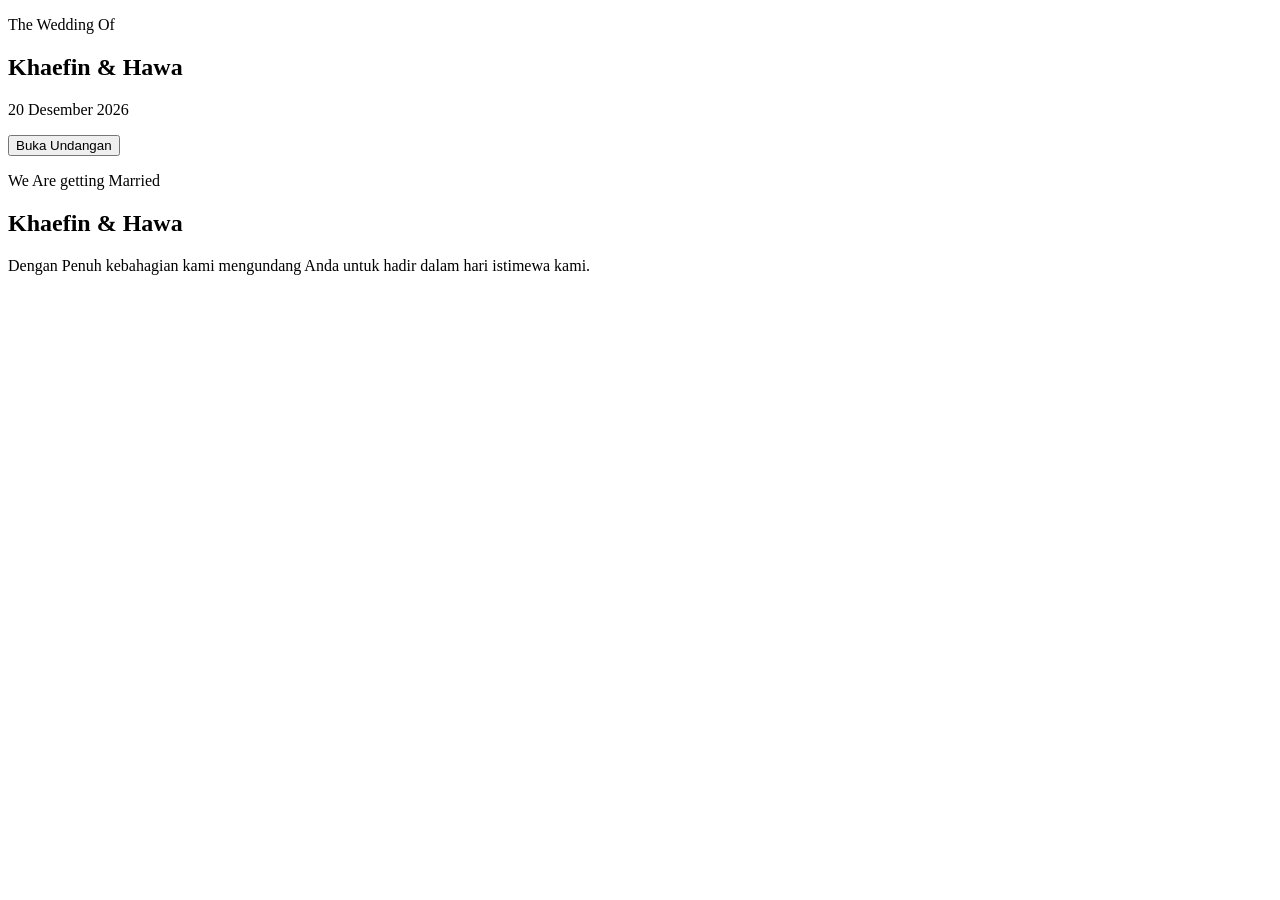
==== frontend/index.html @ 2d268644 "Add Initial HTML structure" ====
<!DOCTYPE html>
<html lang="en">
<head>
    <meta charset="UTF-8">
    <meta name="viewport" content="width=device-width, initial-scale=1.0">
    <title>Wedding Invitation</title>
</head>
<body>
    <main>
        <!-- Opening -->
         <section>
            <p>The Wedding Of</p>
            <h1>Khaefin & Hawa</h1>
            <p>20 Desember 2026</p>

            <button>Buka Undangan</button>
         </section>

         <!-- Hero -->
         <section>
            <p>We Are getting Married</p>
            <h2>Khaefin & Hawa</h2>
            <p>
                Dengan Penuh kebahagian
                kami mengundang Anda untuk hadir
                dalam hari istimewa kami.
            </p>
         </section>



    </main>
</body>
</html>
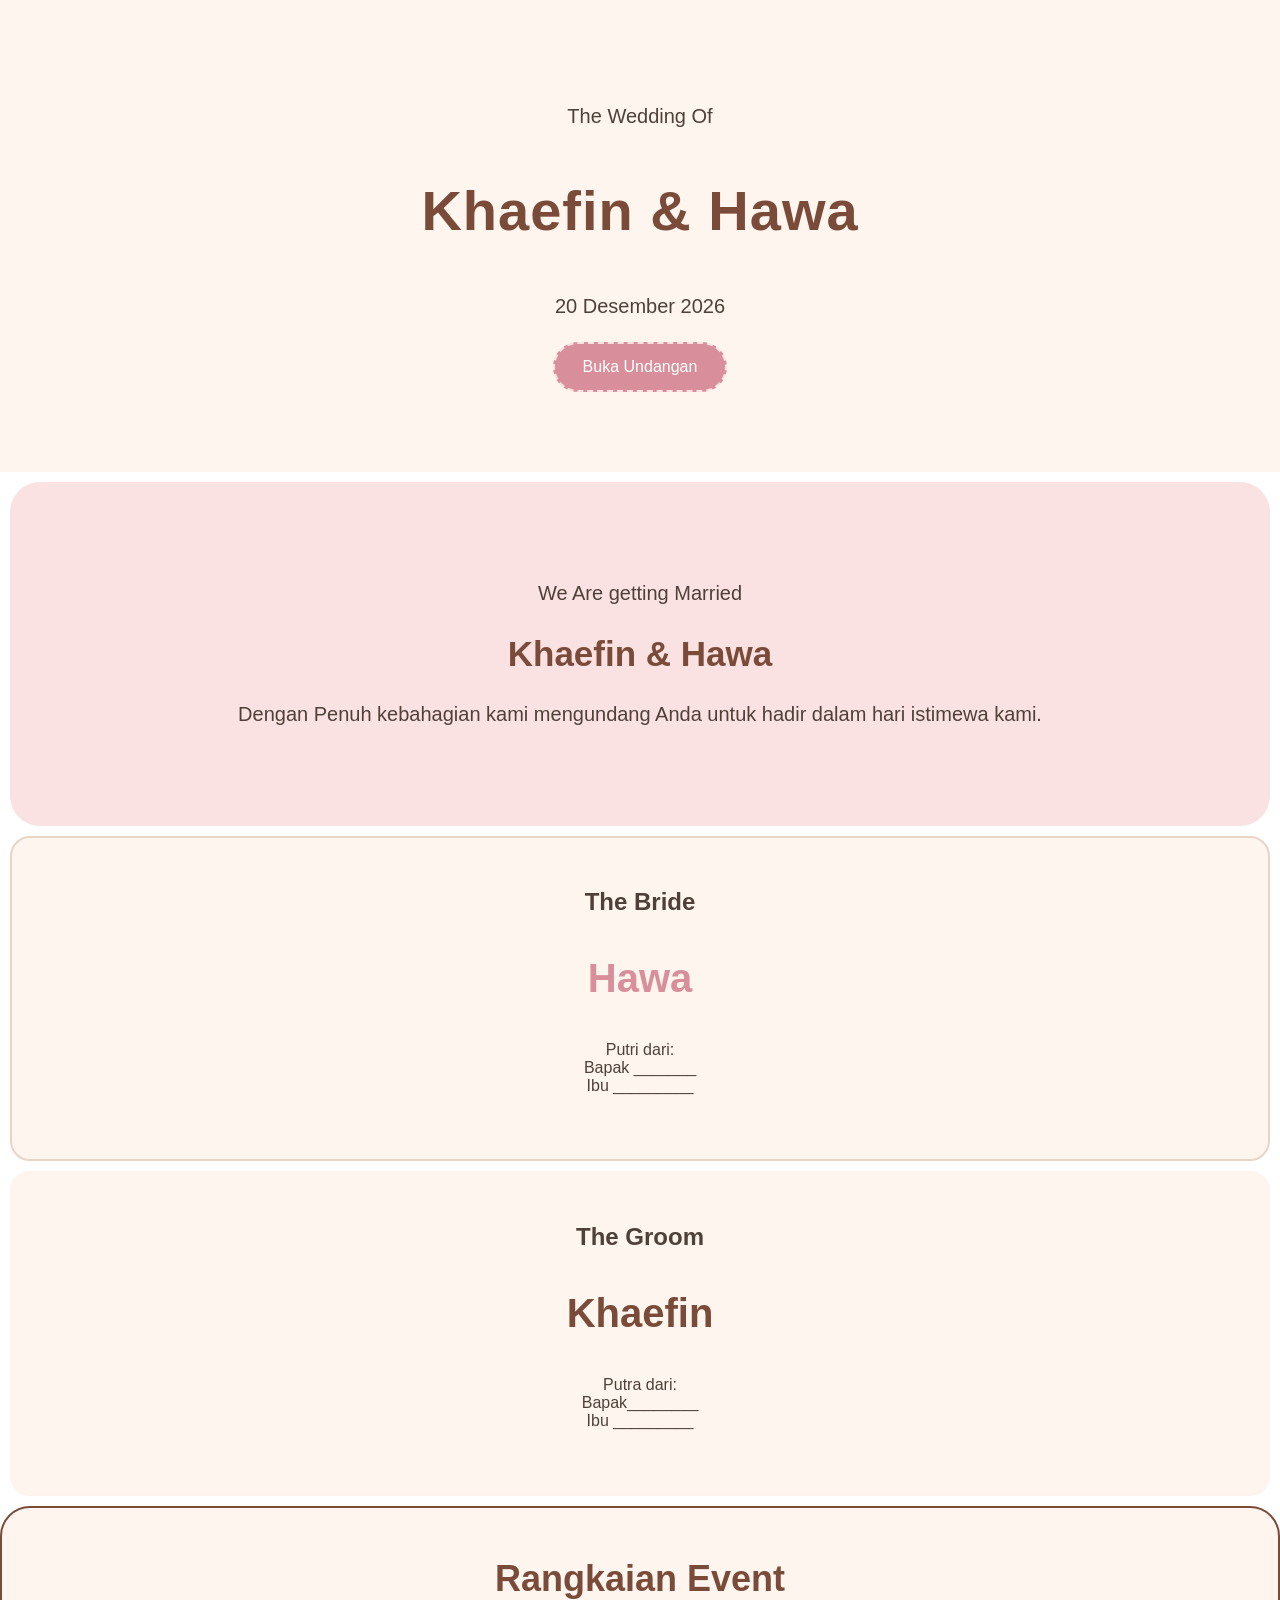
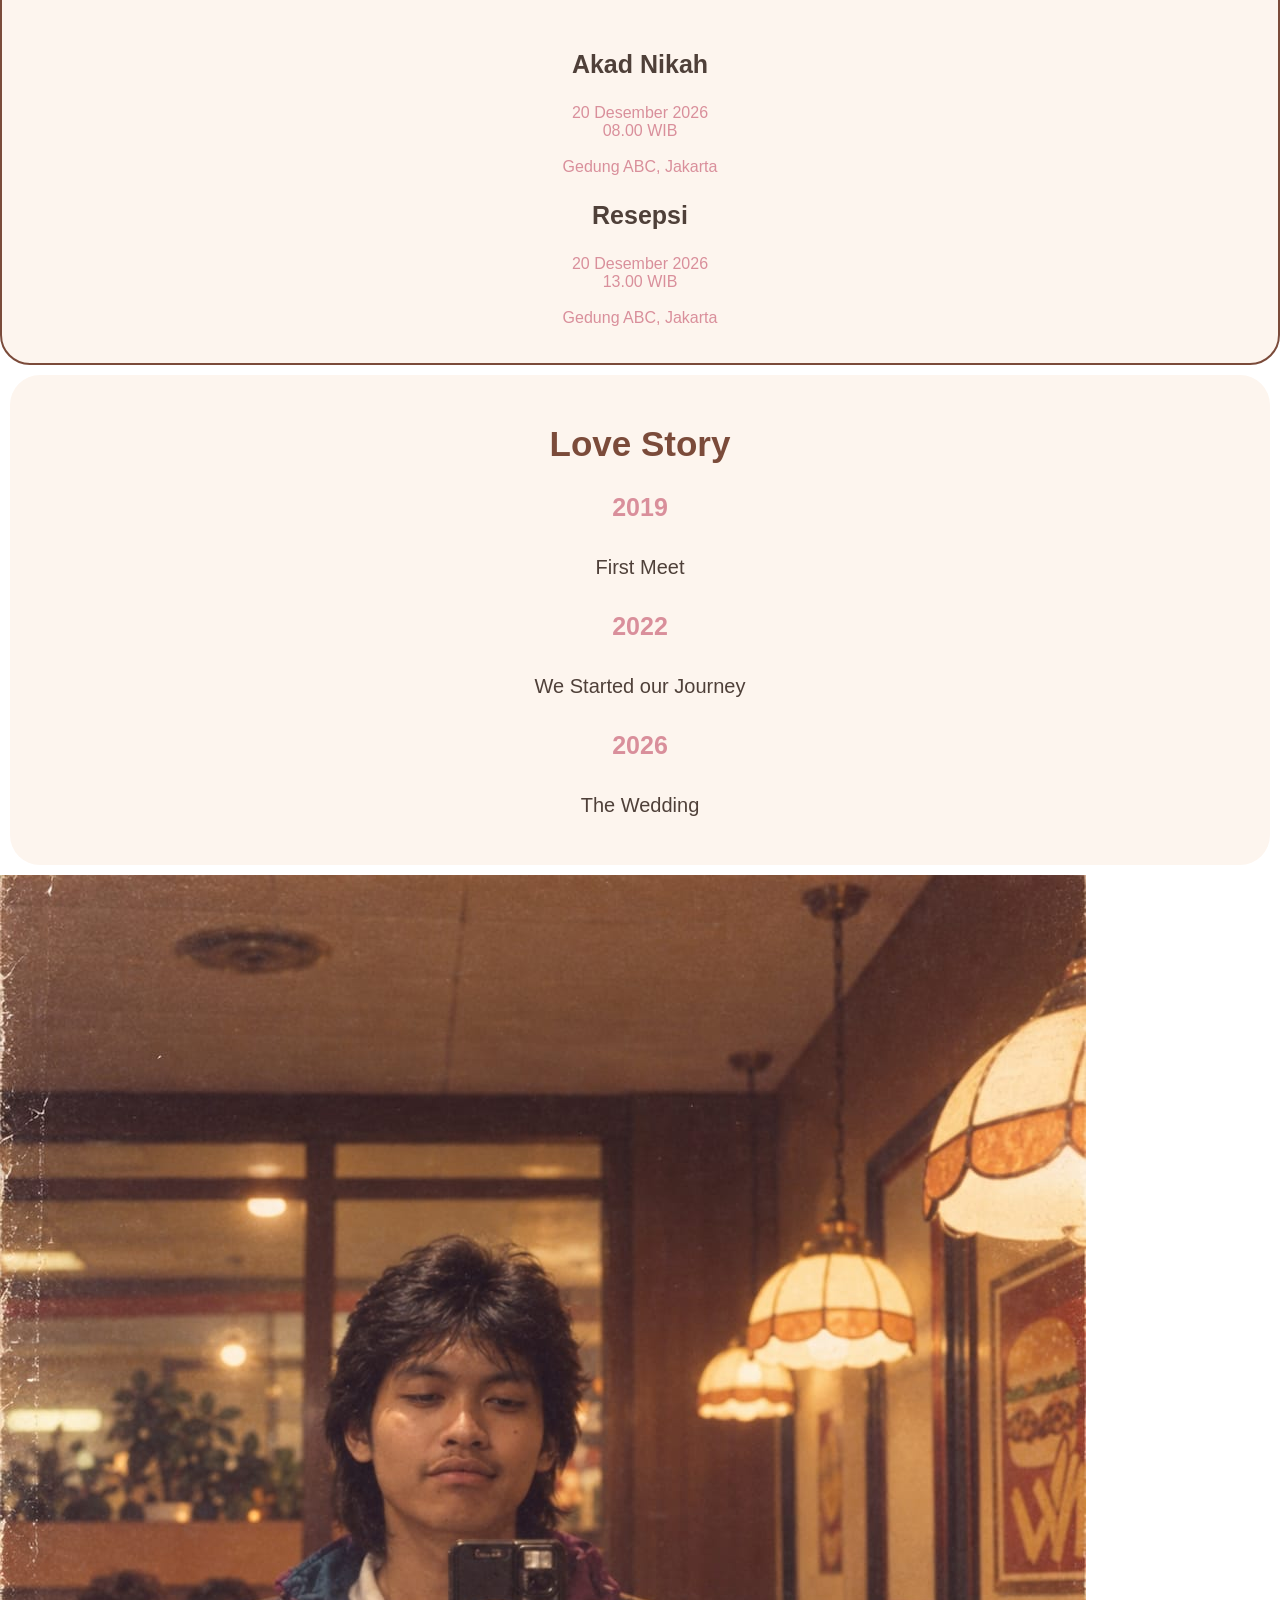
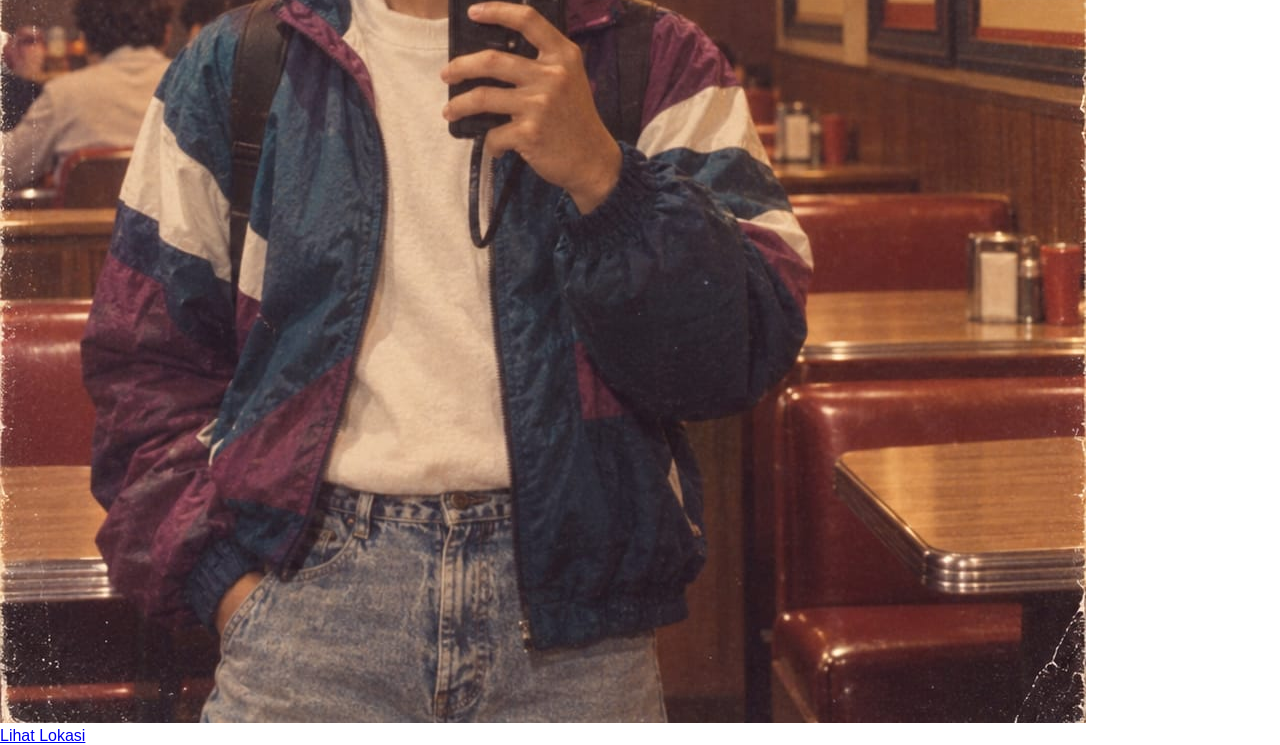
==== commit 801043e9: "Add wedding invitation styling" ====
--- a/frontend/index.html
+++ b/frontend/index.html
@@ -3,21 +3,22 @@
 <head>
     <meta charset="UTF-8">
     <meta name="viewport" content="width=device-width, initial-scale=1.0">
-    <title>Wedding Invitation</title>
+    <link rel="stylesheet" href="style.css">
+    <title>Latihan 1</title>
 </head>
 <body>
+    
     <main>
-        <!-- Opening -->
-         <section>
+         <!-- Opening -->
+         <section class="opening">
             <p>The Wedding Of</p>
             <h1>Khaefin & Hawa</h1>
             <p>20 Desember 2026</p>
-
             <button>Buka Undangan</button>
          </section>
 
          <!-- Hero -->
-         <section>
+         <section class="hero">
             <p>We Are getting Married</p>
             <h2>Khaefin & Hawa</h2>
             <p>
@@ -27,8 +28,83 @@
             </p>
          </section>
 
+         <!-- Wedding Event -->
+        <!-- Bride & Grom -->
+        <!-- Latihan 1 -->
+        <section class="bride">
+                <h2>The Bride</h2>
+                <h3>Hawa</h3>
+                <p>
+                    Putri dari:
+                    <br>
+                     Bapak _______
+                    <br>
+                    Ibu _________
+                </p>
+             <br>
+        </section>
 
+        <section class="groom">
+                <h2>The Groom</h2>
+                <h3>Khaefin</h3>
+                <!-- Hero -->
+                <p>
+                    Putra dari:
+                    <br>
+                     Bapak________
+                    <br>
+                    Ibu _________
+                </p>
+             <br>
+        </section>
+
+        <!-- Buka Undangan (Event)-->
+        <!-- Latihan 2 -->
+         <section class="event">
+            <h2>Rangkaian Event</h2>
+            <h3>Akad Nikah</h3>
+            <p>
+                20 Desember 2026
+                <br>
+                08.00 WIB
+                <br>
+                <br>
+                Gedung ABC, Jakarta
+            </p>
+
+            <h3>Resepsi</h3>
+            <p>
+                20 Desember 2026
+                <br>
+                13.00 WIB
+                <br>
+                <br>
+                Gedung ABC, Jakarta
+            </p>
+         </section>
+
+        <!-- Love Story -->
+         <Section class="love-story">
+            <h2>Love Story</h2>
+
+            <h3>2019</h3>
+            <p> First Meet </p>
+
+            <h3>2022</h3>
+            <p>We Started our Journey </p>
+
+            <h3>2026</h3>
+            <p>The Wedding</p>
+    
+         </Section>
+
+         <!-- foto -->
+        <img src="assets/kefin_vintage.jpeg" alt="Foto Vintage Khaefin">
+        <br>
+        <!-- Maps -->
+        <a href="https://maps.google.com" target="_blank">Lihat Lokasi</a>
 
     </main>
+
 </body>
 </html>
--- a/frontend/style.css
+++ b/frontend/style.css
@@ -0,0 +1,141 @@
+/* COLOR SYSTEM */
+:root{
+    --color-primary: #7b4b3a;
+    --color-secondary: #d98f9b;
+    --color-background: #fdf5ee;
+    --color-soft-pink: #fbe2e2;
+    --color-text: #4f4039;
+    --color-white: #ffffff;
+}
+
+/* GLOBAL */
+*{
+    box-sizing: border-box;
+}
+body{
+    margin: 0;
+    font-family: Arial, sans-serif;
+    color:var(--color-text);
+}
+
+/* OPENING */
+.opening{
+    background-color: #fdf5ee;
+    text-align: center;
+    padding: 80px 20px;
+}
+.opening h1{
+    color:var(--color-primary);
+    font-size: 56px;
+    font-weight: 700;
+    letter-spacing: 1px;
+
+}
+.opening p{
+    color:var(--color-text);
+    font-size:20px;
+    line-height: 1.6;
+}
+.opening button{
+    background-color: var(--color-secondary);
+    color: var(--color-white);
+    border:2px dashed var(--color-soft-pink);
+    padding: 14px 28px;
+    border-radius: 30px;
+    font-size: 16px;
+}
+
+/* Hero */
+.hero{
+    background-color: var(--color-soft-pink);
+    text-align: center;
+    padding: 80px 20px;
+    margin: 10px;
+    border-radius: 30px;
+}
+.hero h2{
+    font-size: 35px;
+    color: var(--color-primary);
+}
+.hero p{
+    font-size: 20px;
+    color: var(--color-text);
+}
+
+/* bride */
+.bride{
+    background-color: var(--color-background);
+    text-align: center;
+    padding: 30px 10px;
+    margin: 10px;
+    border: 2px solid #e8d5c8;
+    border-radius:20px ;
+}
+.bride h3{
+    color: var(--color-secondary);
+    font-size:40px;
+}
+
+/* groom */
+.groom{
+    background-color:var(--color-background);
+    text-align: center;
+    padding: 30px 10px;
+    margin: 10px;
+    border-radius: 20px;
+    border: 2px solid #FFF3ee;
+}
+.groom h3{
+    color: var(--color-primary);
+    font-size:40px;
+    padding-bottom: 0px;
+}
+
+/* EVENT */
+.event{
+    background-color: var(--color-background);
+    text-align: center;
+    padding: 20px 10px;
+    margin-top:10px ;
+    border: 2px solid var(--color-primary);
+    border-radius: 30px;
+    color:#43342f;
+}
+.event h2{
+    font-size: 36px;
+    padding-bottom: 20px;
+    color: var(--color-primary);
+    
+}
+.event h3{
+    padding-top: 0;
+    font-size: 25px;
+    color: var(--color-text);
+}
+.event p{
+    color: var(--color-secondary);
+}
+
+/* Lpve Story */
+.love-story{
+    background-color: var(--color-background);
+    text-align: center;
+    padding: 20px 10px;
+    margin: 10px;
+    border-radius: 30px;
+    font-size: 15px;
+}
+.love-story p{
+    line-height: 40px;
+    font-size: 20px;
+    color: var(--color-text);
+}
+.love-story h2{
+    font-weight: 700;
+    font-size: 35px;
+    color: var(--color-primary);
+}
+.love-story h3{
+    font-size: 25px;
+    color: var(--color-secondary);
+}
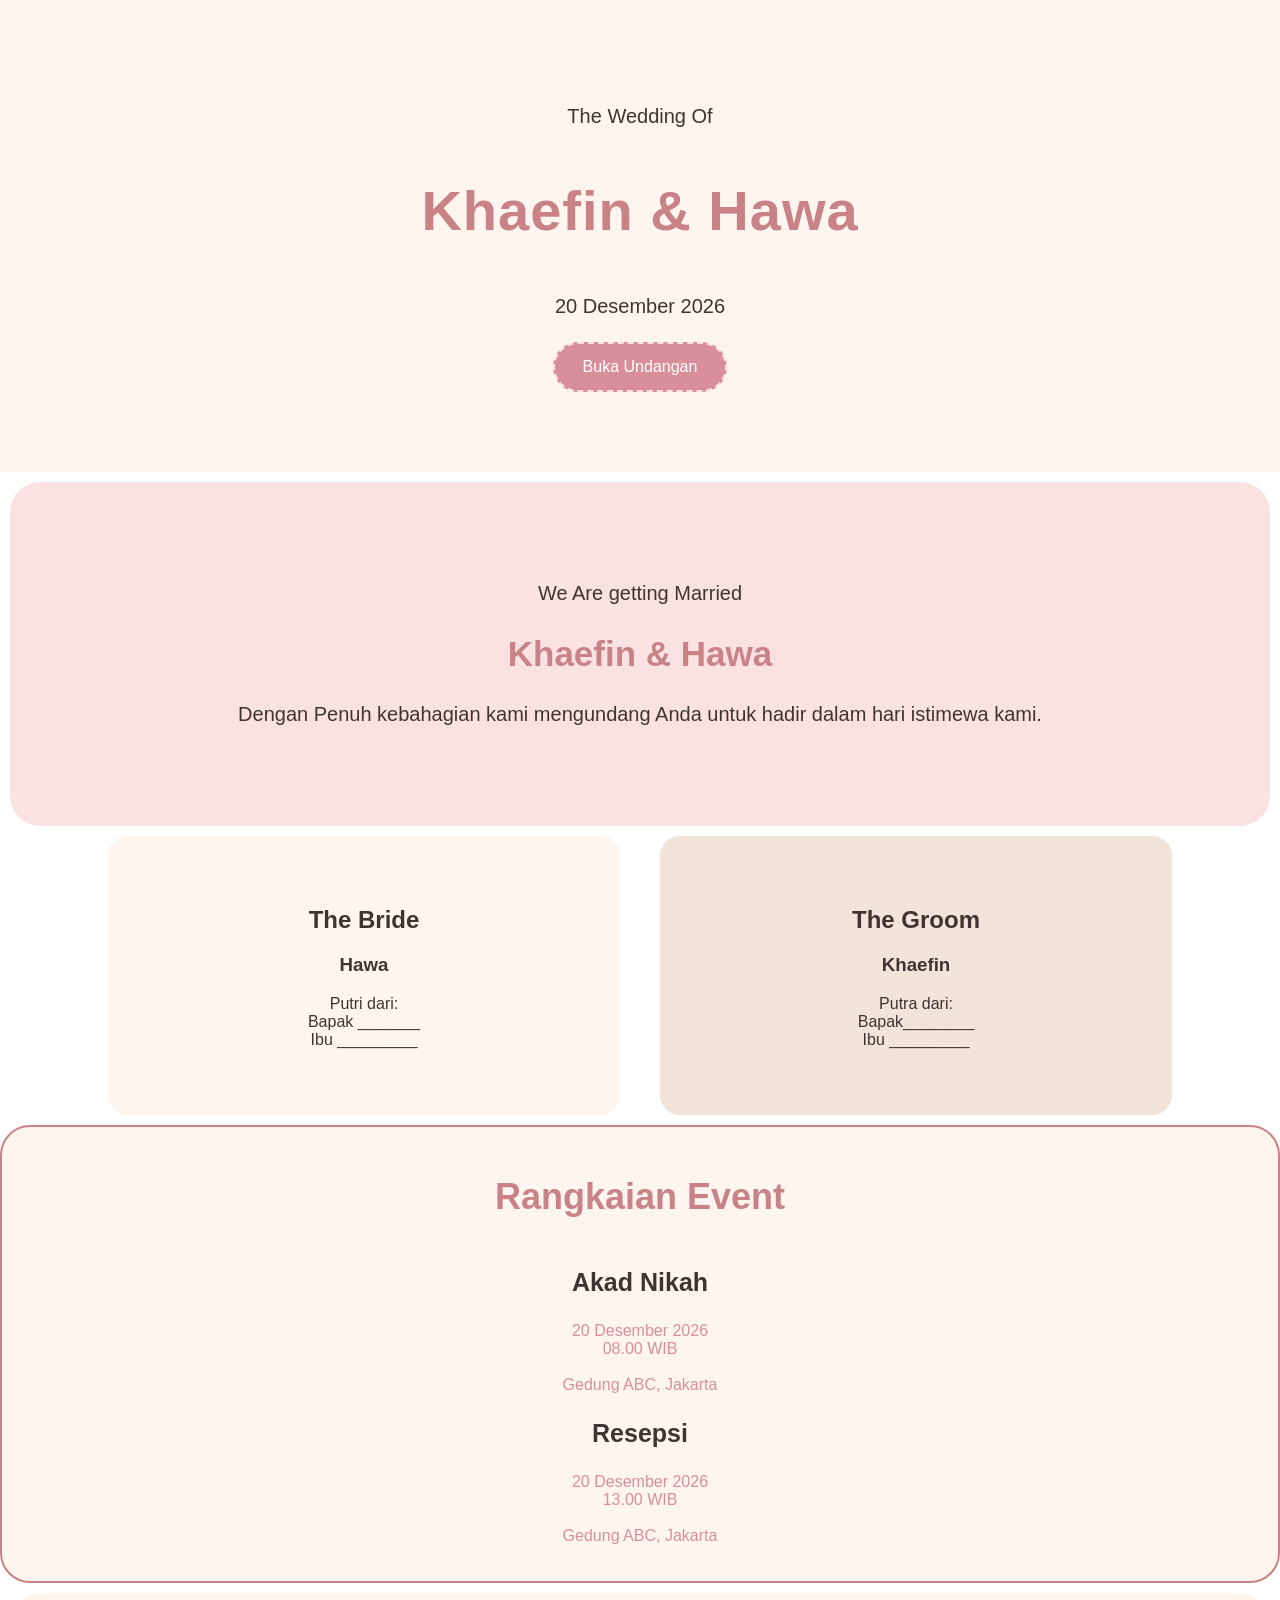
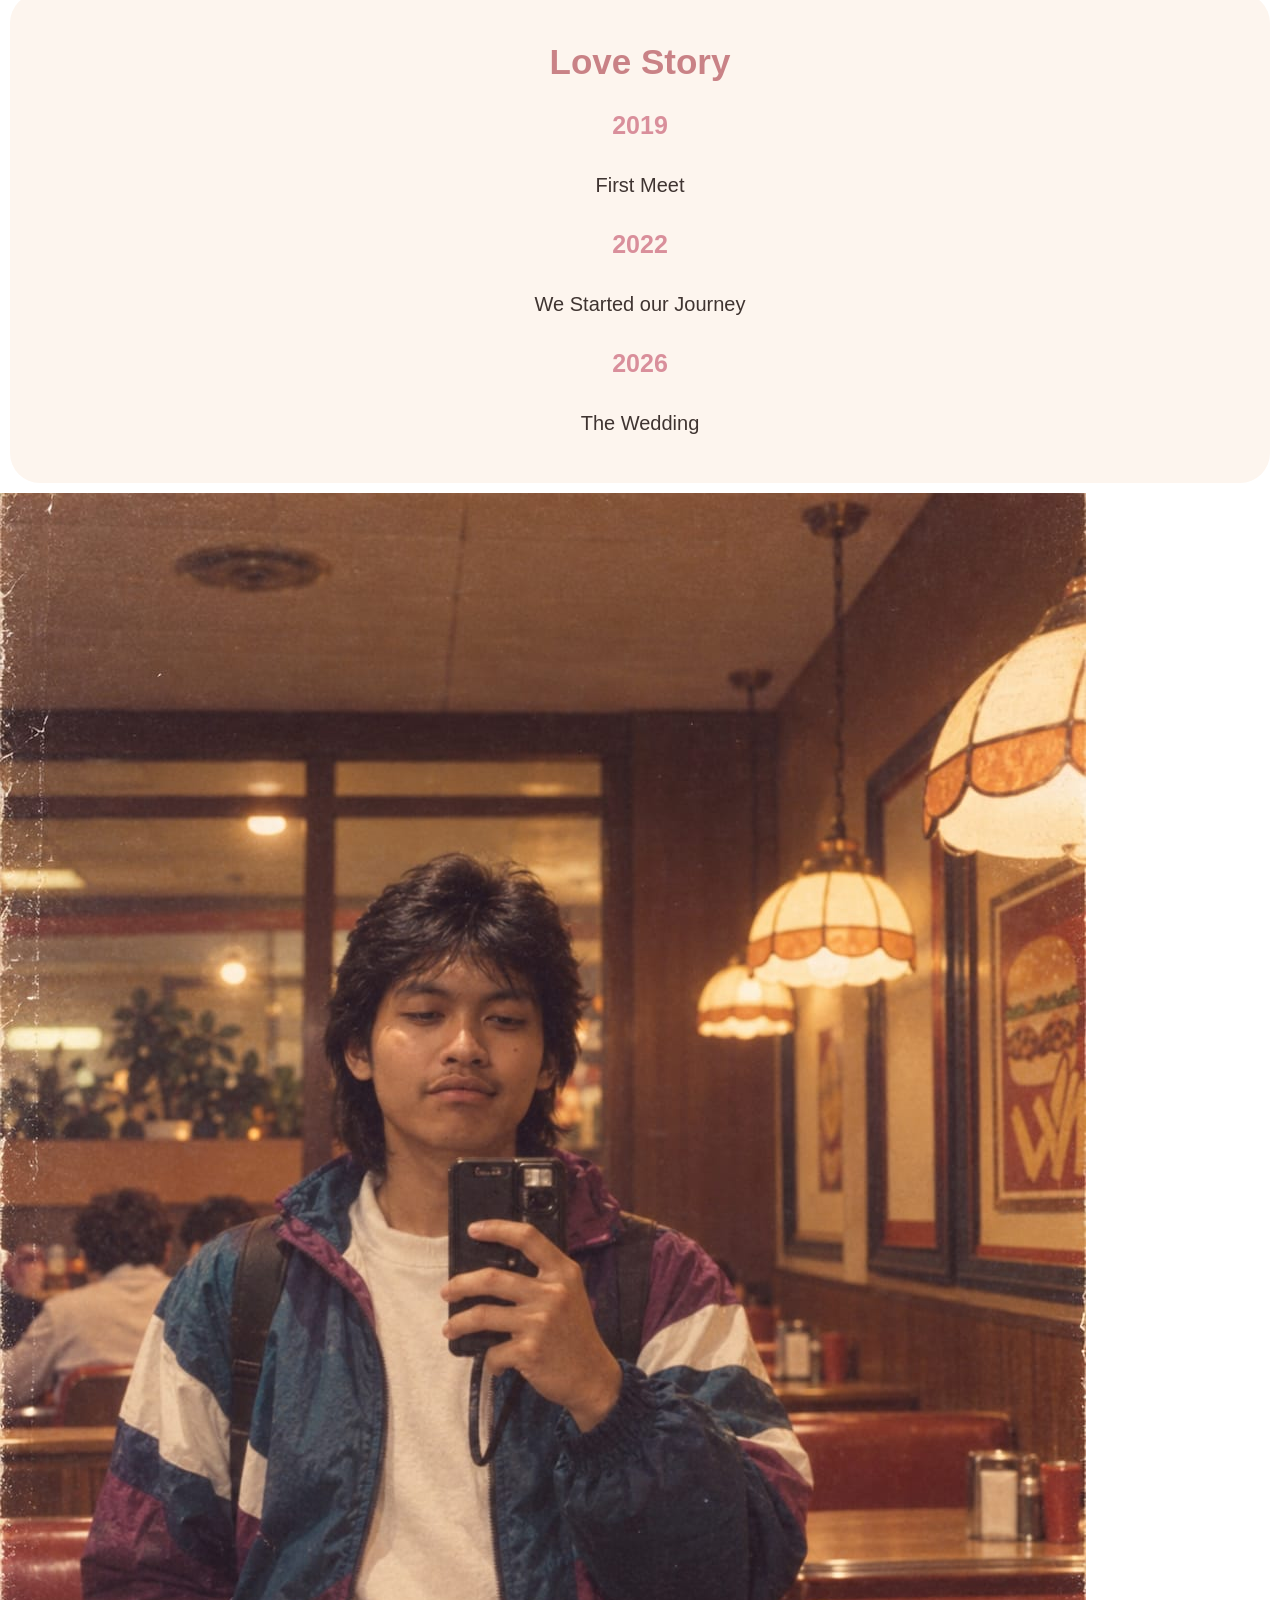
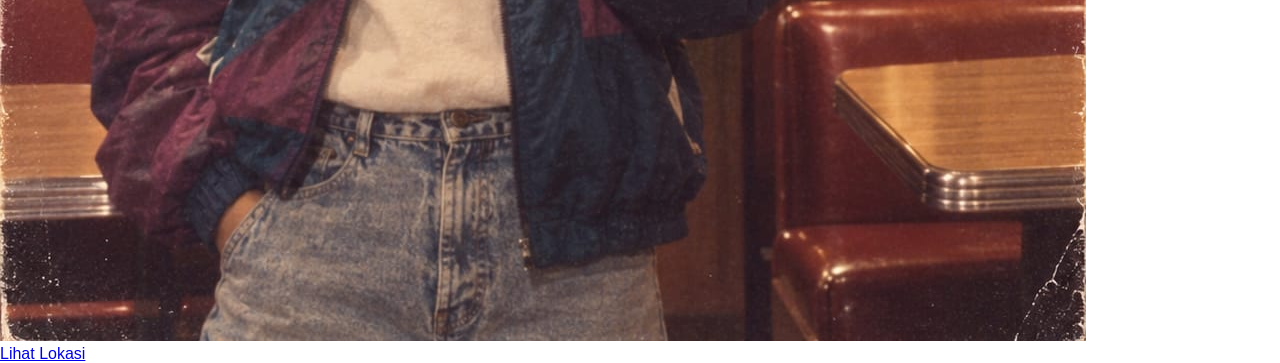
==== commit 9b9f088a: "Add responsive flexbox layout" ====
--- a/frontend/index.html
+++ b/frontend/index.html
@@ -28,35 +28,33 @@
             </p>
          </section>
 
-         <!-- Wedding Event -->
-        <!-- Bride & Grom -->
-        <!-- Latihan 1 -->
-        <section class="bride">
-                <h2>The Bride</h2>
-                <h3>Hawa</h3>
-                <p>
-                    Putri dari:
-                    <br>
-                     Bapak _______
-                    <br>
-                    Ibu _________
-                </p>
-             <br>
-        </section>
+         <!-- couple -->
+          <section class="couple">
+                <div class="bride">
+                    <h2>The Bride</h2>
+                    <h3>Hawa</h3>
+                    <p>
+                        Putri dari:
+                        <br>
+                        Bapak _______
+                        <br>
+                        Ibu _________
+                    </p>
+                </div>
 
-        <section class="groom">
-                <h2>The Groom</h2>
-                <h3>Khaefin</h3>
-                <!-- Hero -->
-                <p>
-                    Putra dari:
-                    <br>
-                     Bapak________
-                    <br>
-                    Ibu _________
-                </p>
-             <br>
-        </section>
+                <div class="groom">
+                    <h2>The Groom</h2>
+                    <h3>Khaefin</h3>
+                    <p>
+                        Putra dari:
+                        <br>
+                        Bapak________
+                        <br>
+                        Ibu _________
+                    </p>
+                </div>
+          </section>
+        
 
         <!-- Buka Undangan (Event)-->
         <!-- Latihan 2 -->
--- a/frontend/style.css
+++ b/frontend/style.css
@@ -6,6 +6,23 @@
     --color-soft-pink: #fbe2e2;
     --color-text: #4f4039;
     --color-white: #ffffff;
+}
+/* Color system baru */
+:root {
+    /* Background */
+    --color-bg: #FFF8F2;
+    --color-surface: #F2E4D8;
+
+    /* Brand */
+    --color-primary: #C98286;
+    --color-accent: #E8A6A6;
+
+    /* Typography */
+    --color-heading: #715047;
+    --color-text: #3F3431;
+
+    /* Utility */
+    --color-white: #FFFFFF;
 }
 
 /* GLOBAL */
@@ -61,34 +78,38 @@
     font-size: 20px;
     color: var(--color-text);
 }
+/* couple */
+.couple{
+    display: flex;
+    justify-content: center;
+    align-items: stretch;
+    gap: 40px;
 
-/* bride */
+}
+.bride,.groom{
+    width: 40%;
+    text-align: center;
+    padding: 50px 20px;
+    border-radius: 20px;
+    flex-wrap: wrap;
+}
 .bride{
     background-color: var(--color-background);
-    text-align: center;
-    padding: 30px 10px;
-    margin: 10px;
-    border: 2px solid #e8d5c8;
-    border-radius:20px ;
 }
-.bride h3{
-    color: var(--color-secondary);
-    font-size:40px;
+.groom{
+    background-color: var(--color-surface);
 }
-
-/* groom */
-.groom{
-    background-color:var(--color-background);
-    text-align: center;
-    padding: 30px 10px;
-    margin: 10px;
-    border-radius: 20px;
-    border: 2px solid #FFF3ee;
-}
-.groom h3{
-    color: var(--color-primary);
-    font-size:40px;
-    padding-bottom: 0px;
+/* untuk mobile */
+@media(max-width: 768px){
+    .couple{
+        flex-direction: column;
+        align-items: center;
+        flex-wrap: wrap;
+        gap: 20px;
+    }
+    .bride,.groom{
+        width: 90%;
+    }
 }
 
 /* EVENT */
@@ -114,6 +135,7 @@
 }
 .event p{
     color: var(--color-secondary);
+    flex-direction: column;
 }
 
 /* Lpve Story */
@@ -138,4 +160,4 @@
 .love-story h3{
     font-size: 25px;
     color: var(--color-secondary);
-}+}
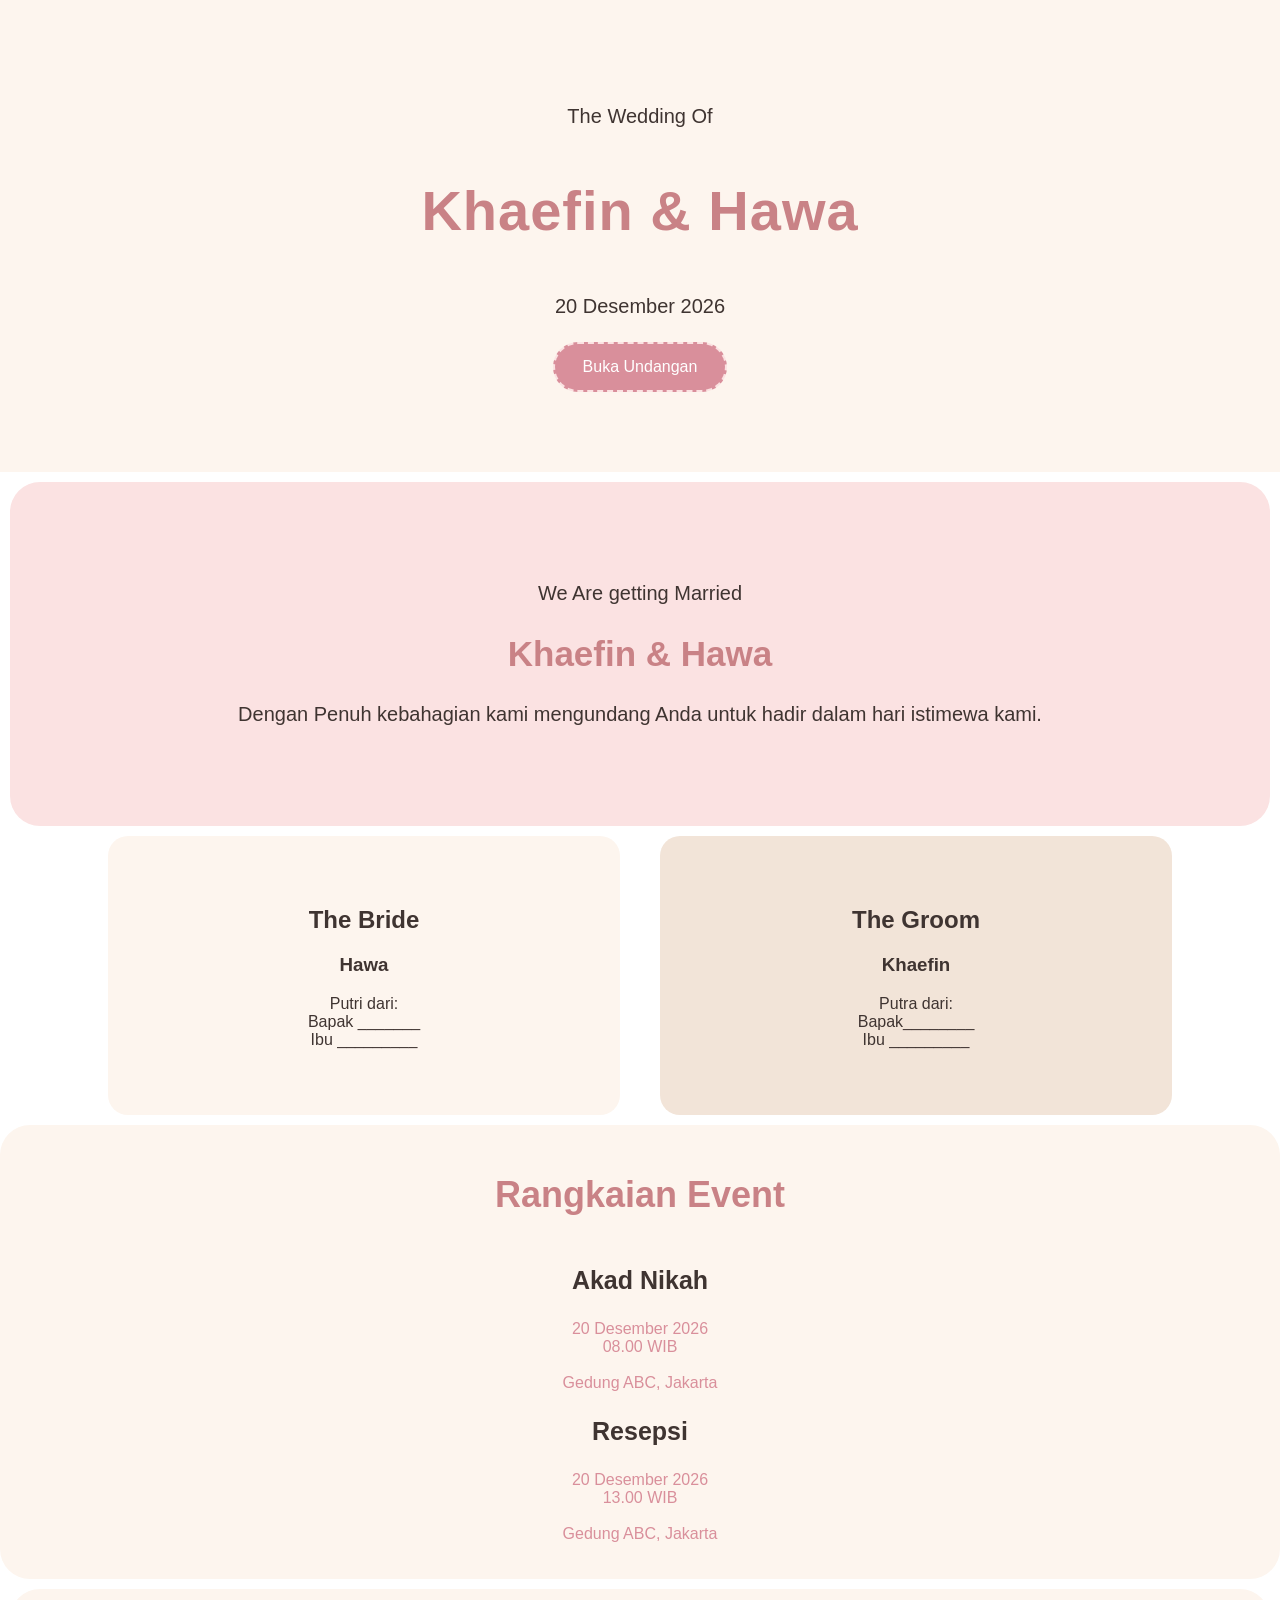
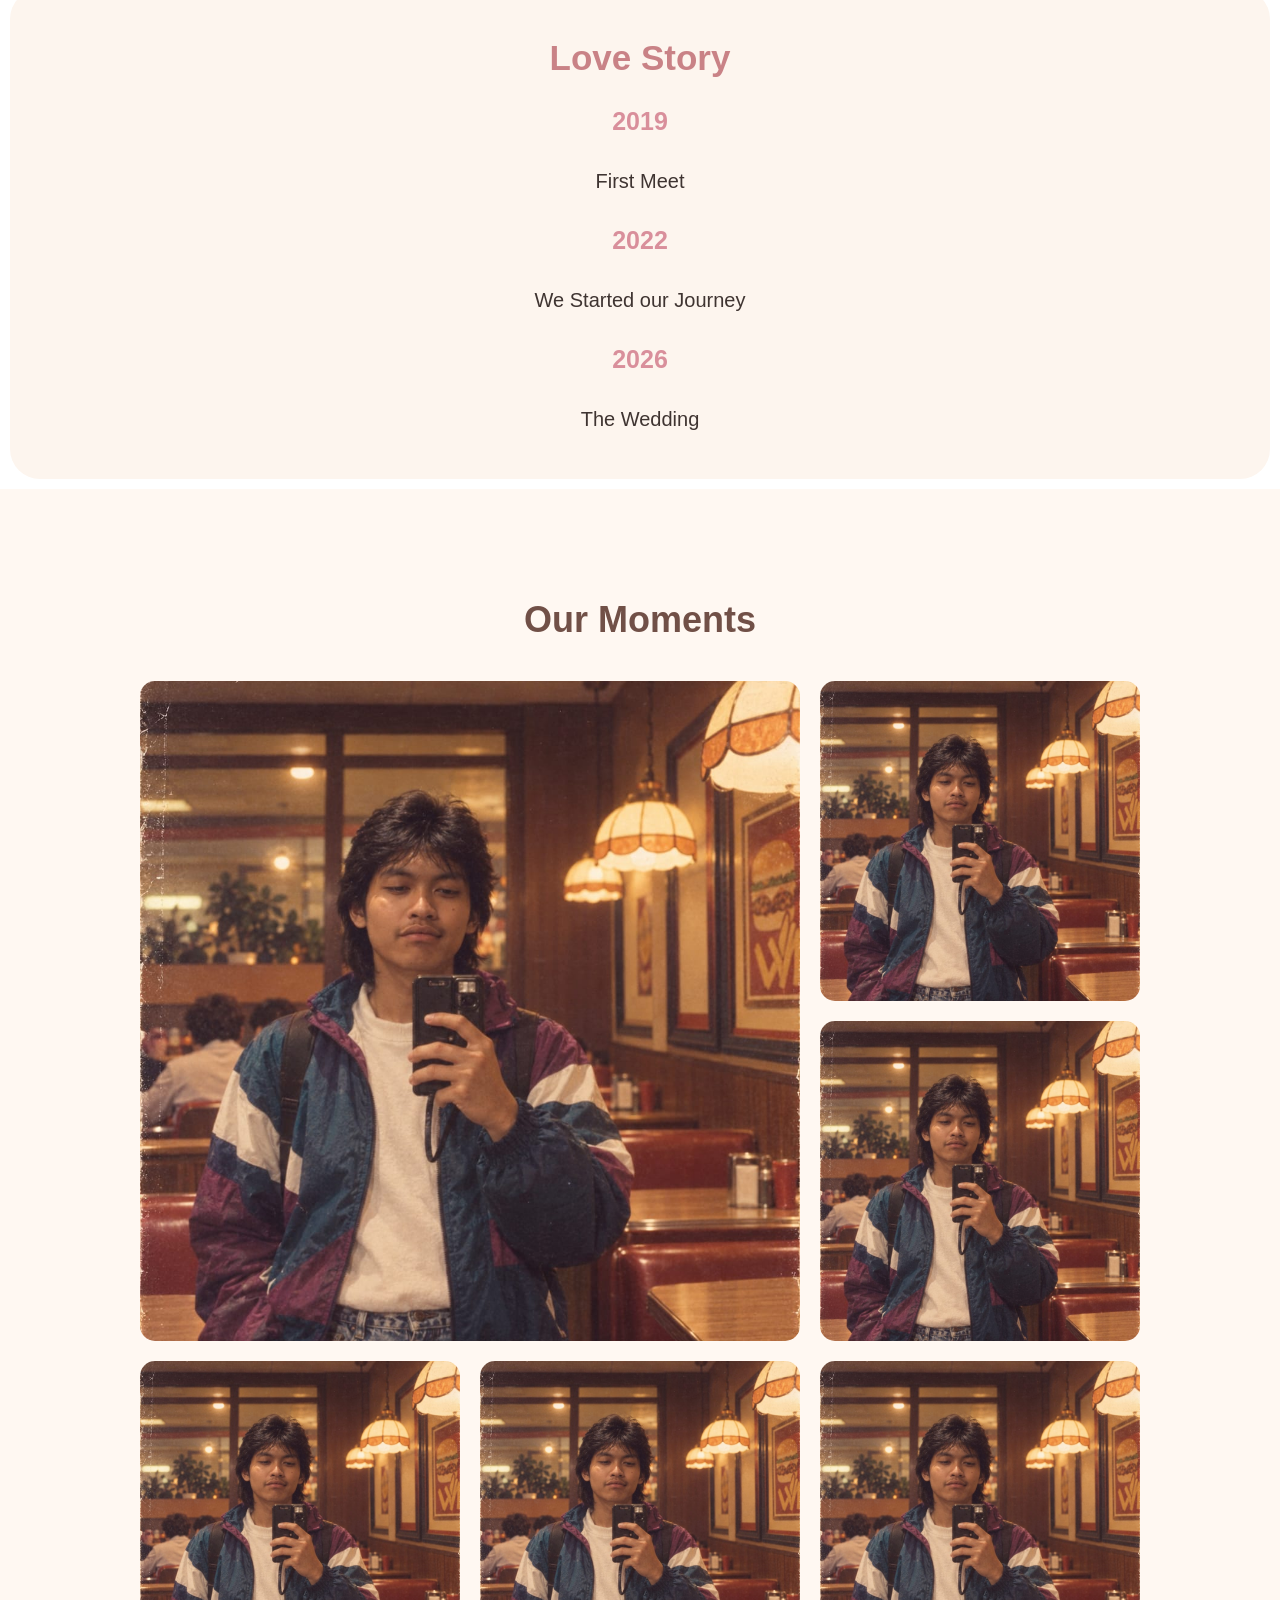
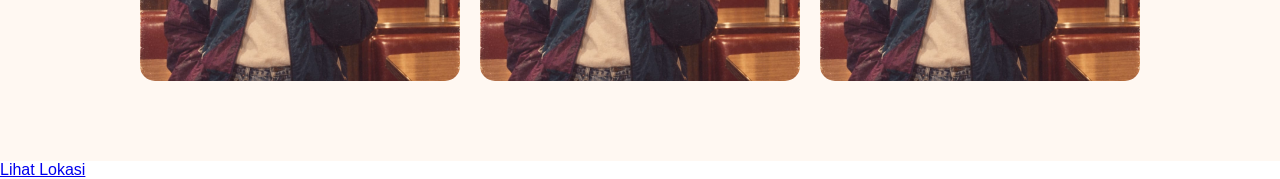
==== commit cd381920: "Add responsive wedding gallety" ====
--- a/frontend/index.html
+++ b/frontend/index.html
@@ -82,7 +82,7 @@
          </section>
 
         <!-- Love Story -->
-         <Section class="love-story">
+         <section class="love-story">
             <h2>Love Story</h2>
 
             <h3>2019</h3>
@@ -94,11 +94,21 @@
             <h3>2026</h3>
             <p>The Wedding</p>
     
-         </Section>
+         </section>
+         <!-- Galery -->
+          <section class="gallery-section"> 
+            <h2>Our Moments</h2>
+            <div class="gallery">
+                <img class="photo-big" src="assets/kefin_vintage.jpeg" alt="Foto kefin 1">
+                <img src="assets/kefin_vintage.jpeg" alt="Foto kefin 2">
+                <img src="assets/kefin_vintage.jpeg" alt="Foto kefin 3">
+                <img src="assets/kefin_vintage.jpeg" alt="Foto kefin 4">
+                <img src="assets/kefin_vintage.jpeg" alt="Foto kefin 5">
+                <img src="assets/kefin_vintage.jpeg" alt="Foto kefin 6">
+            </div>
+          </section>
 
-         <!-- foto -->
-        <img src="assets/kefin_vintage.jpeg" alt="Foto Vintage Khaefin">
-        <br>
+        <!-- foto -->
         <!-- Maps -->
         <a href="https://maps.google.com" target="_blank">Lihat Lokasi</a>
 
--- a/frontend/style.css
+++ b/frontend/style.css
@@ -118,7 +118,7 @@
     text-align: center;
     padding: 20px 10px;
     margin-top:10px ;
-    border: 2px solid var(--color-primary);
+    border:none ;
     border-radius: 30px;
     color:#43342f;
 }
@@ -161,3 +161,48 @@
     font-size: 25px;
     color: var(--color-secondary);
 }
+
+/* Galery */
+.gallery{
+    display: grid;
+    grid-template-columns: repeat(3, 1fr);
+    gap: 20px;
+    max-width: 1000px;
+    margin:0 auto;
+}
+.gallery img{
+    width: 100%;
+    aspect-ratio: 1/1;
+    object-fit: cover;
+    border-radius: 15px;
+}
+.gallery-section{
+    background-color: var(--color-bg);
+    text-align: center;
+    padding:80px 20px;
+}
+.gallery-section h2{
+    color: var(--color-heading);
+    margin-bottom: 40px;
+    font-size: 36px;
+}
+.photo-big{
+    grid-column: span 2;
+    grid-row: span 2;
+}
+/* untuk tab */
+@media(max-width: 768px){
+    .gallery{
+        grid-template-columns: repeat(2, 1fr);
+    }
+}
+/* untuk mobile */
+@media(max-width: 480px) {
+    .gallery{
+        grid-template-columns: 1fr;
+    }
+    .photo-big {
+        grid-column: span 1;
+        grid-row: span 1;
+    }
+}
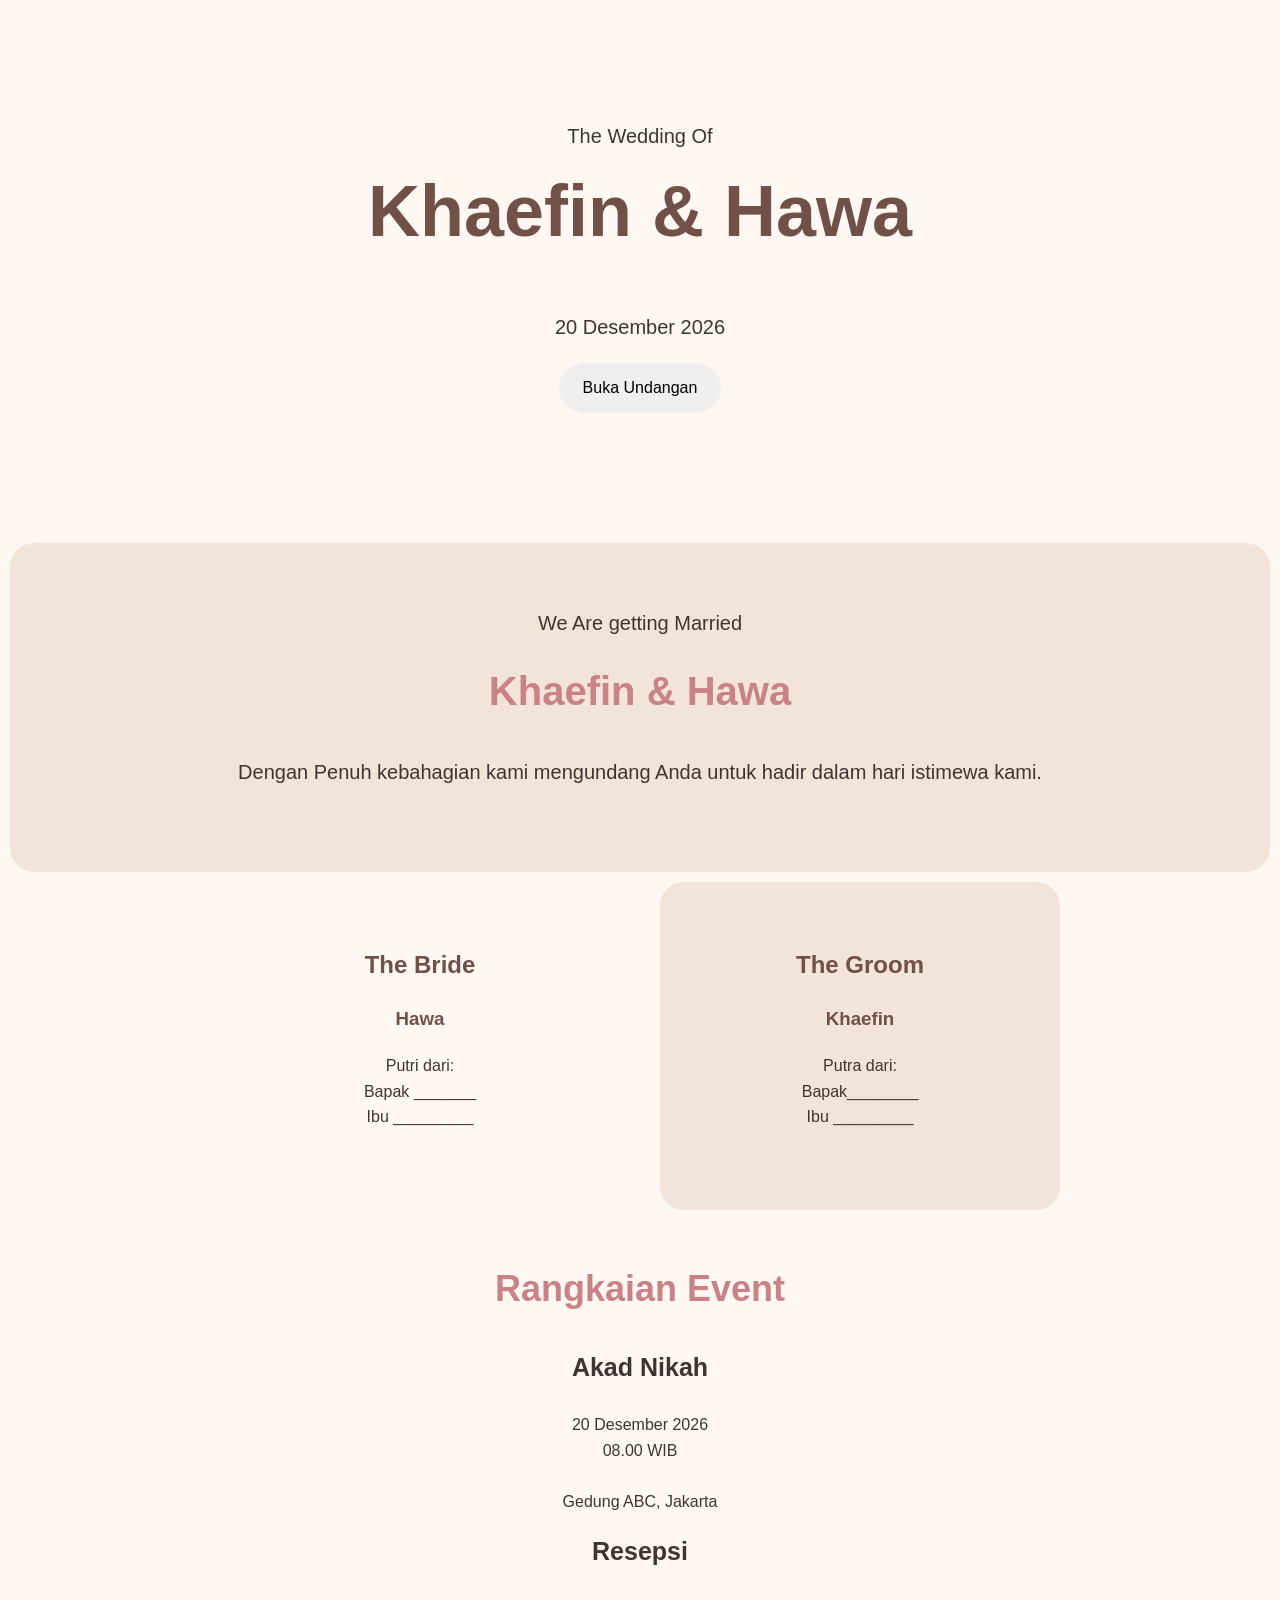
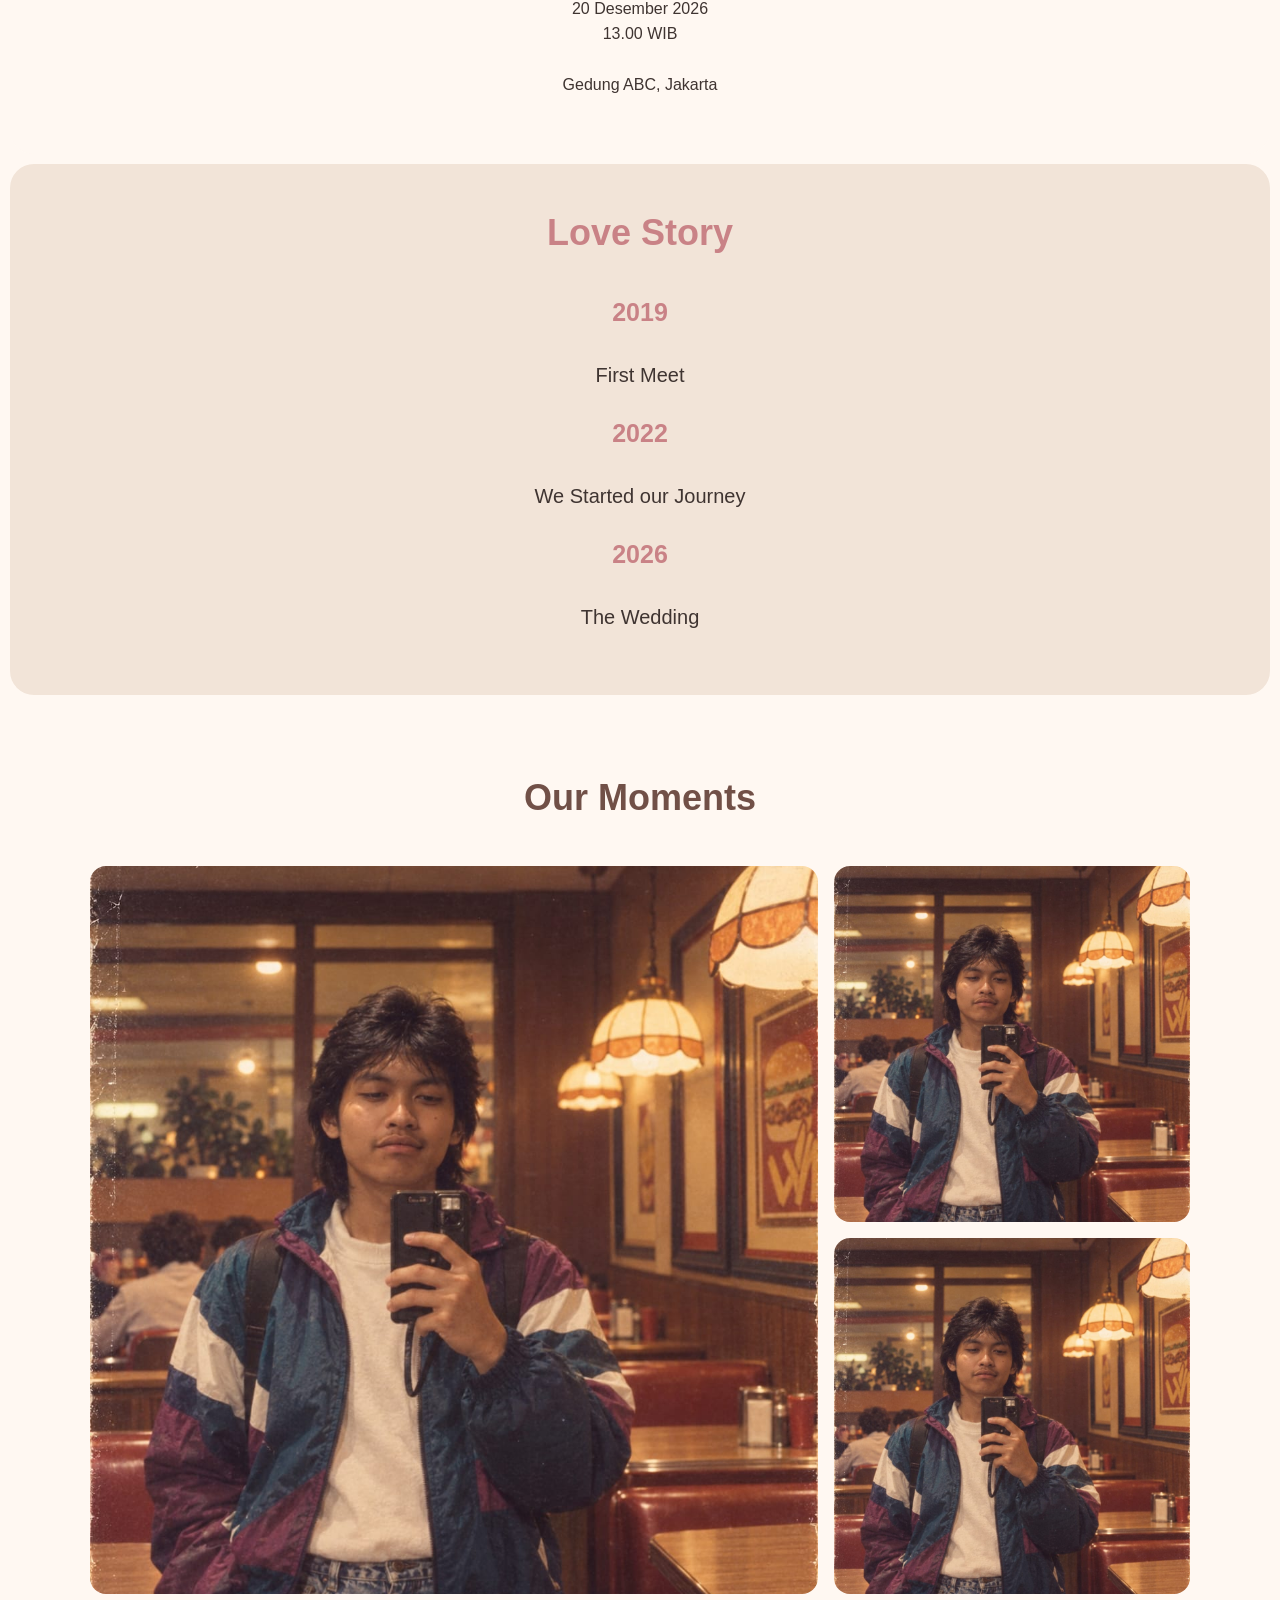
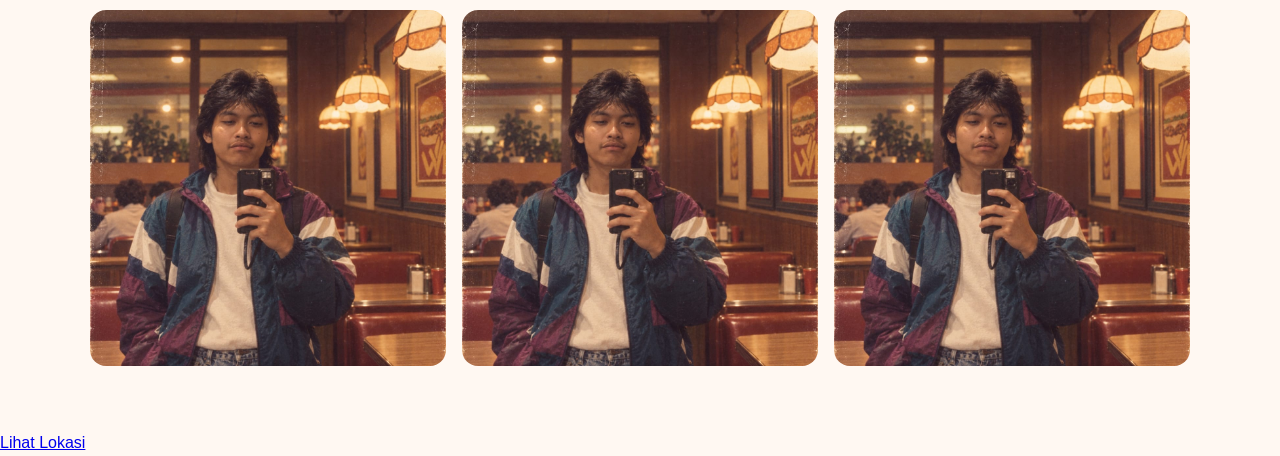
==== commit 54cf4762: "Refactor responsive CSS architecture" ====
--- a/frontend/index.html
+++ b/frontend/index.html
@@ -14,7 +14,7 @@
             <p>The Wedding Of</p>
             <h1>Khaefin & Hawa</h1>
             <p>20 Desember 2026</p>
-            <button>Buka Undangan</button>
+            <button class="btn btn-btn-primary">Buka Undangan</button>
          </section>
 
          <!-- Hero -->
@@ -96,17 +96,19 @@
     
          </section>
          <!-- Galery -->
-          <section class="gallery-section"> 
-            <h2>Our Moments</h2>
-            <div class="gallery">
-                <img class="photo-big" src="assets/kefin_vintage.jpeg" alt="Foto kefin 1">
-                <img src="assets/kefin_vintage.jpeg" alt="Foto kefin 2">
-                <img src="assets/kefin_vintage.jpeg" alt="Foto kefin 3">
-                <img src="assets/kefin_vintage.jpeg" alt="Foto kefin 4">
-                <img src="assets/kefin_vintage.jpeg" alt="Foto kefin 5">
-                <img src="assets/kefin_vintage.jpeg" alt="Foto kefin 6">
-            </div>
-          </section>
+          <section class="gallery-section">
+                <div class="container">
+                    <h2>Our Moments</h2>
+                    <div class="gallery">
+                        <img class="photo-big" src="assets/kefin_vintage.jpeg" alt="Foto kefin 1">
+                        <img src="assets/kefin_vintage.jpeg" alt="Foto kefin 2">
+                        <img src="assets/kefin_vintage.jpeg" alt="Foto kefin 3">
+                        <img src="assets/kefin_vintage.jpeg" alt="Foto kefin 4">
+                        <img src="assets/kefin_vintage.jpeg" alt="Foto kefin 5">
+                        <img src="assets/kefin_vintage.jpeg" alt="Foto kefin 6">
+                    </div>
+                </div>
+            </section>
 
         <!-- foto -->
         <!-- Maps -->
--- a/frontend/style.css
+++ b/frontend/style.css
@@ -1,208 +1,295 @@
-/* COLOR SYSTEM */
-:root{
-    --color-primary: #7b4b3a;
-    --color-secondary: #d98f9b;
-    --color-background: #fdf5ee;
-    --color-soft-pink: #fbe2e2;
-    --color-text: #4f4039;
-    --color-white: #ffffff;
-}
-/* Color system baru */
+/* ==================================================
+   1. DESIGN TOKENS
+================================================== */
 :root {
-    /* Background */
+    /* Colors */
     --color-bg: #FFF8F2;
     --color-surface: #F2E4D8;
-
-    /* Brand */
     --color-primary: #C98286;
     --color-accent: #E8A6A6;
-
-    /* Typography */
     --color-heading: #715047;
     --color-text: #3F3431;
-
-    /* Utility */
     --color-white: #FFFFFF;
-}
-
-/* GLOBAL */
-*{
+
+    /* Spacing */
+    --space-xs: 8px;
+    --space-sm: 16px;
+    --space-md: 24px;
+    --space-lg: 40px;
+    --space-xl: 64px;
+    --space-xxl: 96px;
+
+    /* Border Radius */
+    --radius-sm: 8px;
+    --radius-md: 16px;
+    --radius-lg: 24px;
+    --radius-pill: 999px;
+}
+
+
+/* ==================================================
+   2. GLOBAL / RESET
+================================================== */
+* {
     box-sizing: border-box;
 }
-body{
+
+html {
+    scroll-behavior: smooth;
+}
+
+body {
     margin: 0;
     font-family: Arial, sans-serif;
-    color:var(--color-text);
-}
-
-/* OPENING */
-.opening{
-    background-color: #fdf5ee;
-    text-align: center;
-    padding: 80px 20px;
-}
-.opening h1{
-    color:var(--color-primary);
-    font-size: 56px;
-    font-weight: 700;
-    letter-spacing: 1px;
-
-}
-.opening p{
-    color:var(--color-text);
-    font-size:20px;
-    line-height: 1.6;
-}
-.opening button{
-    background-color: var(--color-secondary);
+    color: var(--color-text);
+    background-color: var(--color-bg);
+    font-size: 16px;
+    line-height: 1.6;
+}
+
+
+/* ==================================================
+   3. TYPOGRAPHY
+================================================== */
+h1,
+h2,
+h3,
+p {
+    margin-top: 0;
+}
+
+h1,
+h2,
+h3 {
+    color: var(--color-heading);
+}
+
+p{
+    color: var(--color-text);
+}
+
+
+/* ==================================================
+   4. LAYOUT
+================================================== */
+.container {
+    width: min(calc(100% - 32px), 1100px);
+    margin-inline: auto;
+}
+
+
+/* ==================================================
+   5. BUTTON COMPONENT
+================================================== */
+.btn {
+    border: none;
+    padding: var(--space-sm) var(--space-md);
+    border-radius: var(--radius-pill);
+    cursor: pointer;
+    font-size: 16px;
+    font-family: inherit;
+}
+
+.btn-primary {
+    background-color: var(--color-primary);
     color: var(--color-white);
-    border:2px dashed var(--color-soft-pink);
-    padding: 14px 28px;
-    border-radius: 30px;
-    font-size: 16px;
-}
-
-/* Hero */
-.hero{
-    background-color: var(--color-soft-pink);
-    text-align: center;
-    padding: 80px 20px;
+}
+.btn-primary:hover{
+    opacity: 0.9;
+}
+
+
+/* ==================================================
+   6. OPENING
+================================================== */
+.opening {
+    background-color: var(--color-bg);
+    text-align: center;
+    padding: clamp(64px, 10vw, 120px) 20px;
+}
+.opening h1 {
+    font-size: clamp(40px, 8vw, 72px);
+    line-height: 1.1;
+    color: var(--color-heading);
+}
+.opening p {
+    font-size: clamp(16px, 2vw, 20px);
+    line-height: 1.6;
+}
+
+
+/* ==================================================
+   7. HERO
+================================================== */
+.hero {
+    background-color: var(--color-surface);
+    text-align: center;
+    padding: var(--space-xl) 20px;
     margin: 10px;
-    border-radius: 30px;
-}
-.hero h2{
-    font-size: 35px;
-    color: var(--color-primary);
-}
-.hero p{
-    font-size: 20px;
-    color: var(--color-text);
-}
-/* couple */
-.couple{
+    border-radius: var(--radius-lg);
+}
+.hero h2 {
+    font-size: clamp(28px, 5vw, 40px);
+    color: var(--color-primary);
+}
+.hero p {
+    font-size: clamp(16px, 2vw, 20px);
+    line-height: 1.6;
+    color: var(--color-text);
+}
+
+
+/* ==================================================
+   8. COUPLE
+================================================== */
+.couple {
     display: flex;
-    justify-content: center;
-    align-items: stretch;
-    gap: 40px;
-
-}
-.bride,.groom{
-    width: 40%;
-    text-align: center;
-    padding: 50px 20px;
-    border-radius: 20px;
-    flex-wrap: wrap;
-}
-.bride{
-    background-color: var(--color-background);
-}
-.groom{
+    flex-direction: column;
+    align-items: center;
+    gap: var(--space-lg);
+    width: min(calc(100% - 32px), 1000px);
+    margin-inline: auto;
+}
+.bride,
+.groom {
+    width: 100%;
+    padding: var(--space-xl) var(--space-sm);
+    border-radius: var(--radius-lg);
+    text-align: center;
+}
+.bride {
+    background-color: var(--color-bg);
+}
+.groom {
     background-color: var(--color-surface);
 }
-/* untuk mobile */
-@media(max-width: 768px){
-    .couple{
-        flex-direction: column;
-        align-items: center;
-        flex-wrap: wrap;
-        gap: 20px;
-    }
-    .bride,.groom{
-        width: 90%;
-    }
-}
-
-/* EVENT */
-.event{
-    background-color: var(--color-background);
-    text-align: center;
-    padding: 20px 10px;
-    margin-top:10px ;
-    border:none ;
-    border-radius: 30px;
-    color:#43342f;
-}
-.event h2{
-    font-size: 36px;
-    padding-bottom: 20px;
-    color: var(--color-primary);
-    
-}
-.event h3{
-    padding-top: 0;
-    font-size: 25px;
-    color: var(--color-text);
-}
-.event p{
-    color: var(--color-secondary);
-    flex-direction: column;
-}
-
-/* Lpve Story */
-.love-story{
-    background-color: var(--color-background);
-    text-align: center;
-    padding: 20px 10px;
+.bride h2,
+.groom h2 {
+    color: var(--color-heading);
+}
+
+
+/* ==================================================
+   9. EVENT
+================================================== */
+.event {
+    background-color: var(--color-bg);
+    text-align: center;
+    padding: var(--space-lg) 20px;
     margin: 10px;
-    border-radius: 30px;
-    font-size: 15px;
-}
-.love-story p{
-    line-height: 40px;
-    font-size: 20px;
-    color: var(--color-text);
-}
-.love-story h2{
-    font-weight: 700;
-    font-size: 35px;
-    color: var(--color-primary);
-}
-.love-story h3{
-    font-size: 25px;
-    color: var(--color-secondary);
-}
-
-/* Galery */
-.gallery{
+    border-radius: var(--radius-lg);
+}
+
+.event h2 {
+    font-size: clamp(28px, 5vw, 36px);
+    color: var(--color-primary);
+}
+
+.event h3 {
+    font-size: clamp(22px, 4vw, 25px);
+    color: var(--color-text);
+}
+
+.event p {
+    color: var(--color-text);
+    line-height: 1.6;
+}
+
+
+/* ==================================================
+   10. LOVE STORY
+================================================== */
+.love-story {
+    background-color: var(--color-surface);
+    text-align: center;
+    padding: var(--space-lg) 20px;
+    margin: 10px;
+    border-radius: var(--radius-lg);
+}
+
+.love-story h2 {
+    font-size: clamp(28px, 5vw, 36px);
+    color: var(--color-primary);
+}
+
+.love-story h3 {
+    font-size: clamp(20px, 4vw, 25px);
+    color: var(--color-primary);
+}
+
+.love-story p {
+    font-size: clamp(16px, 2vw, 20px);
+    line-height: 1.8;
+    color: var(--color-text);
+}
+
+/* ==================================================
+   11. GALLERY
+================================================== */
+.gallery-section {
+    background-color: var(--color-bg);
+    text-align: center;
+    padding: var(--space-xl) 0;
+}
+
+.gallery-section h2 {
+    margin-bottom: var(--space-lg);
+    font-size: clamp(28px, 5vw, 36px);
+    color: var(--color-heading);
+}
+
+.gallery {
     display: grid;
-    grid-template-columns: repeat(3, 1fr);
-    gap: 20px;
-    max-width: 1000px;
-    margin:0 auto;
-}
-.gallery img{
+    grid-template-columns: 1fr;
+    gap: var(--space-sm);
+}
+
+.gallery img {
     width: 100%;
-    aspect-ratio: 1/1;
+    aspect-ratio: 1 / 1;
     object-fit: cover;
-    border-radius: 15px;
-}
-.gallery-section{
-    background-color: var(--color-bg);
-    text-align: center;
-    padding:80px 20px;
-}
-.gallery-section h2{
-    color: var(--color-heading);
-    margin-bottom: 40px;
-    font-size: 36px;
-}
-.photo-big{
-    grid-column: span 2;
-    grid-row: span 2;
-}
-/* untuk tab */
-@media(max-width: 768px){
-    .gallery{
+    border-radius: var(--radius-md);
+}
+
+.photo-big {
+    grid-column: span 1;
+    grid-row: span 1;
+}
+
+
+/* ==================================================
+   12. RESPONSIVE
+================================================== */
+/* untuk tablet */
+@media (min-width: 480px) {
+
+    .gallery {
         grid-template-columns: repeat(2, 1fr);
     }
-}
-/* untuk mobile */
-@media(max-width: 480px) {
-    .gallery{
-        grid-template-columns: 1fr;
-    }
+
+}
+
+/* untuk dekstop */
+@media (min-width: 768px) {
+
+    .couple {
+        flex-direction: row;
+        justify-content: center;
+        align-items: stretch;
+    }
+
+    .bride,
+    .groom {
+        width: 40%;
+    }
+
+    .gallery {
+        grid-template-columns: repeat(3, 1fr);
+    }
+
     .photo-big {
-        grid-column: span 1;
-        grid-row: span 1;
-    }
-}
+        grid-column: span 2;
+        grid-row: span 2;
+    }
+
+}
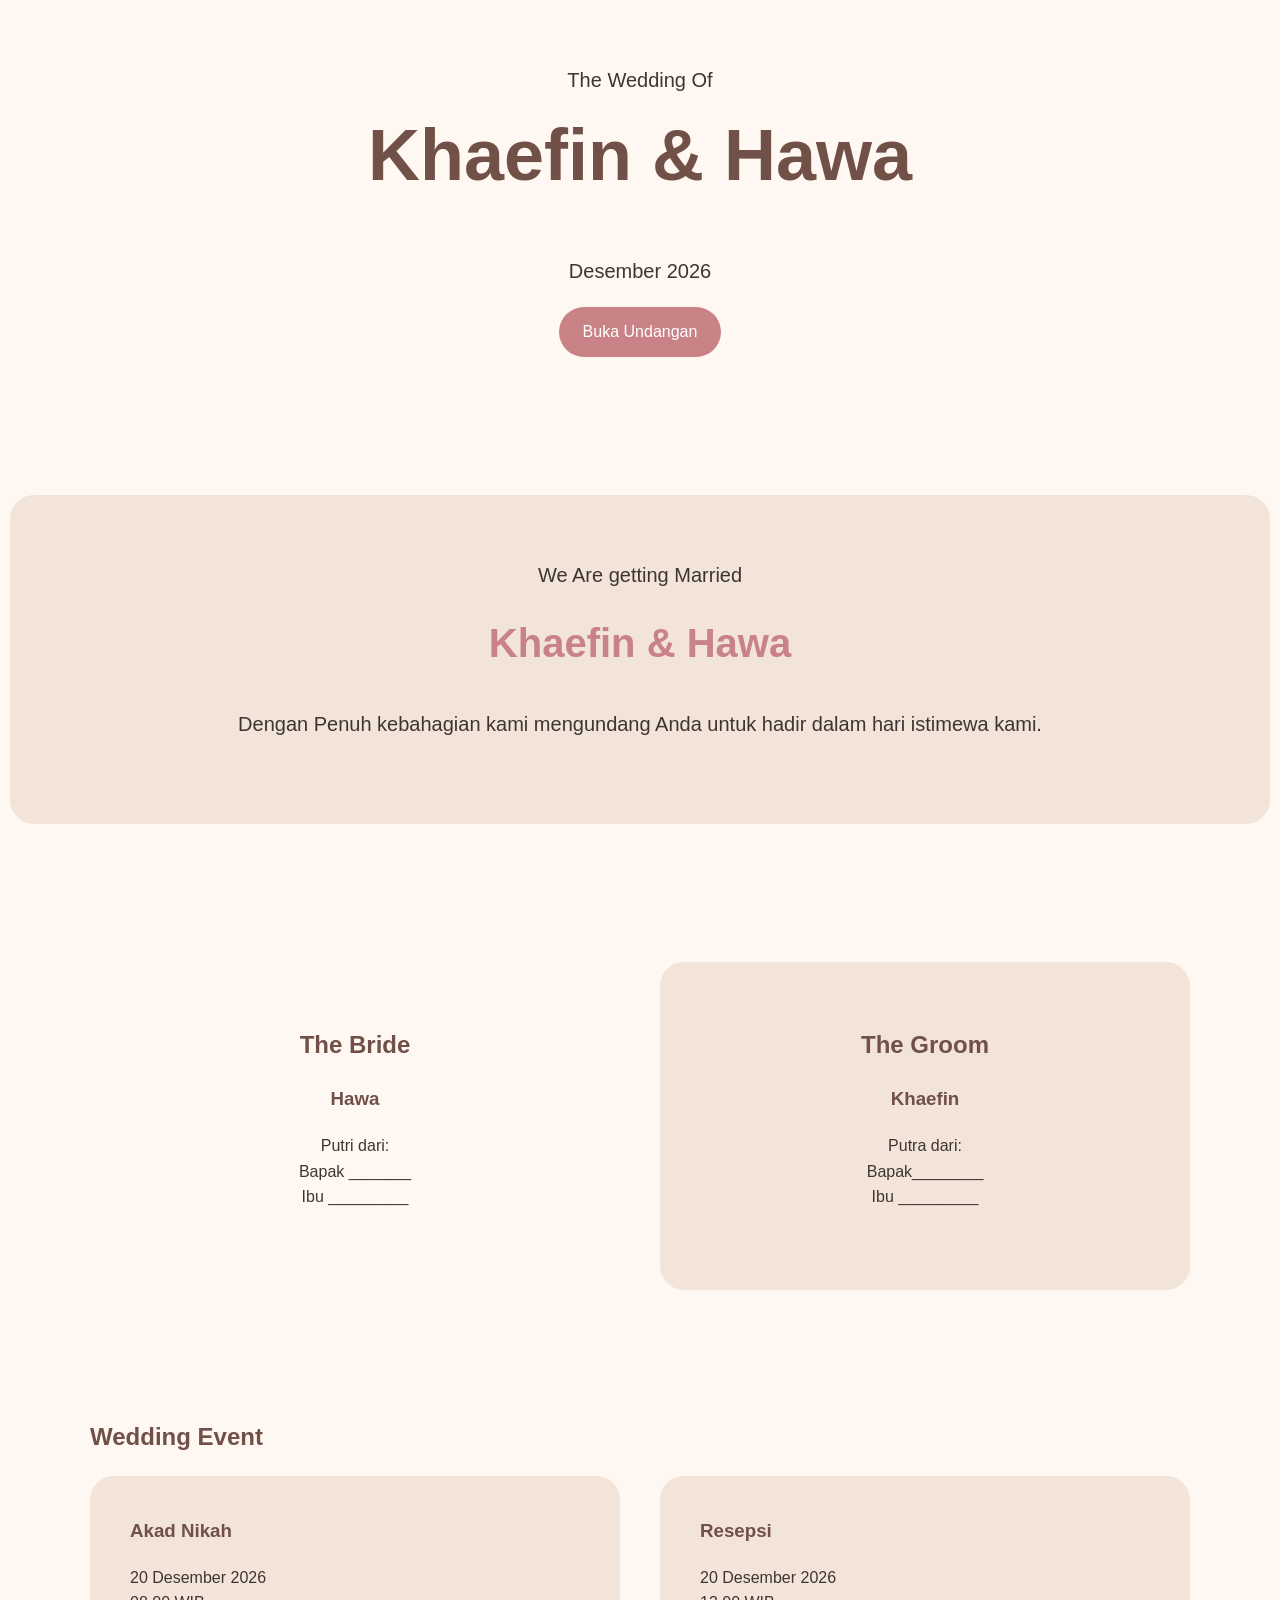
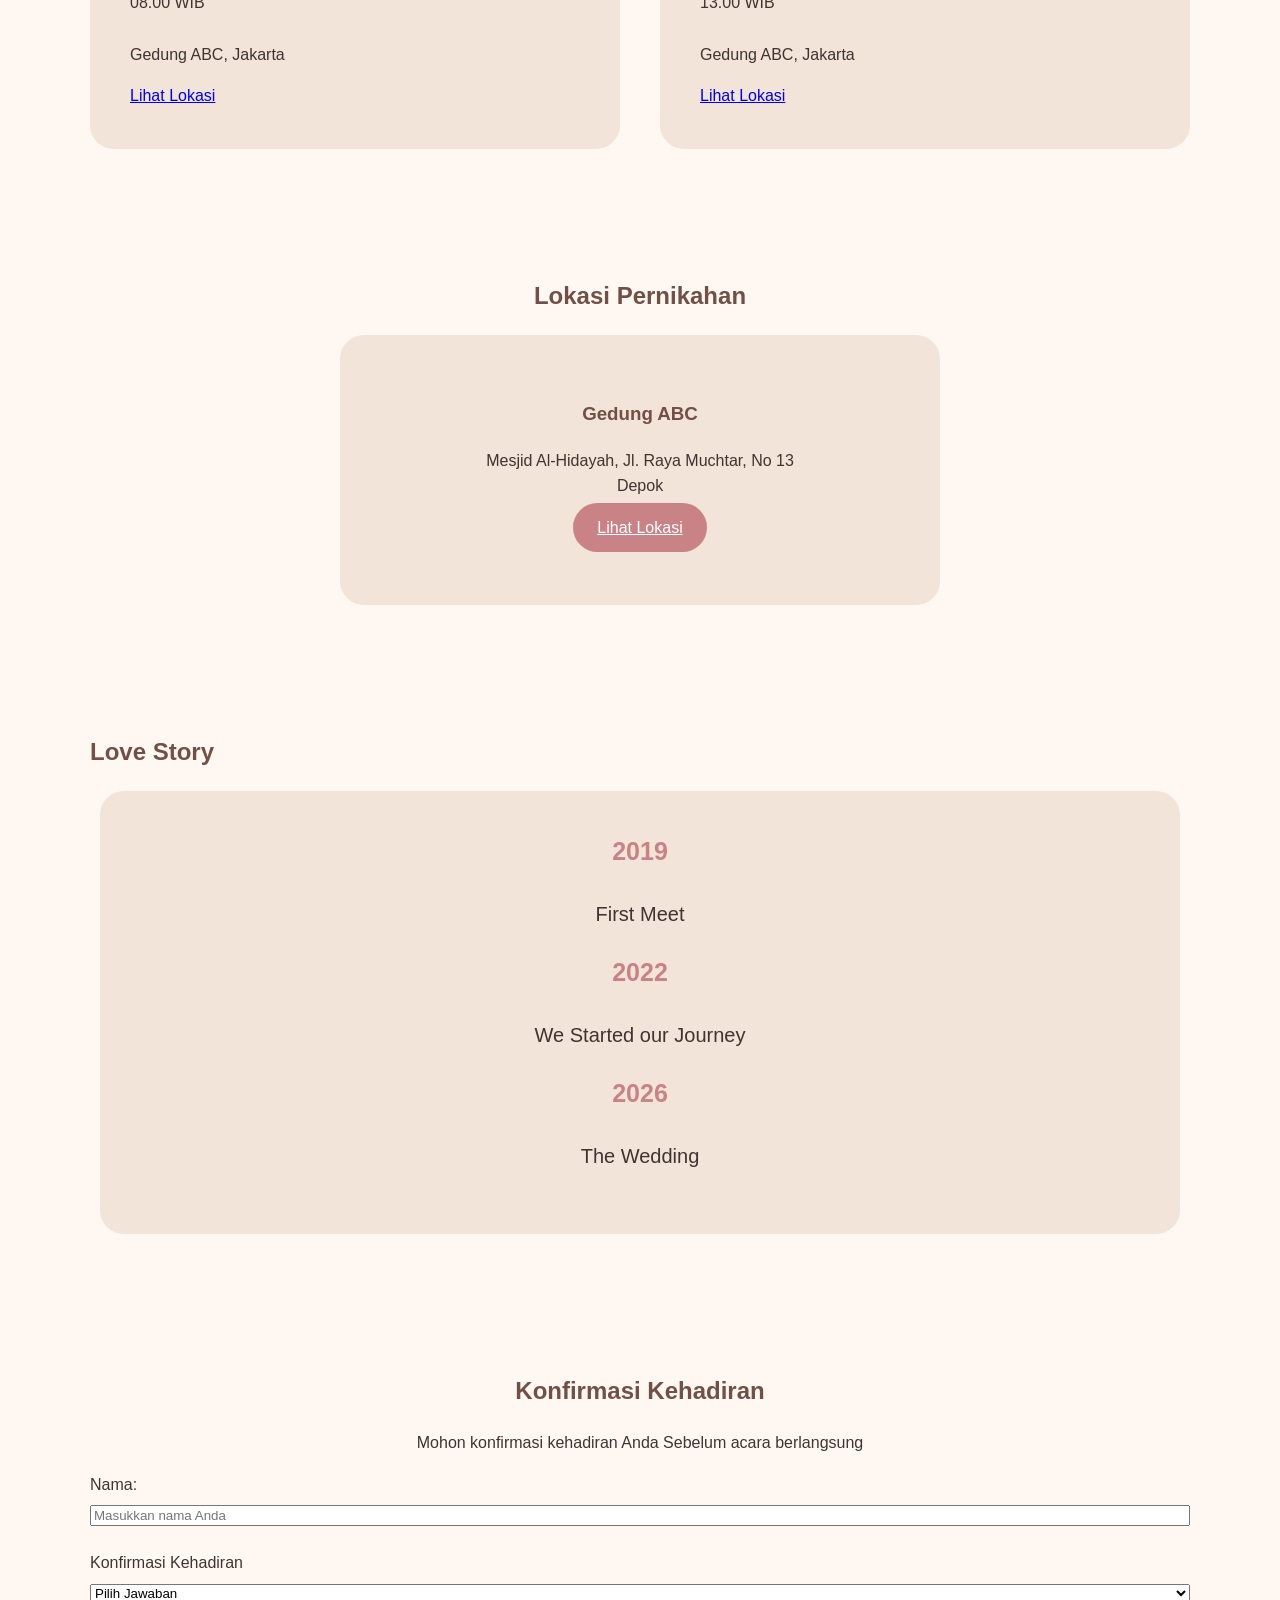
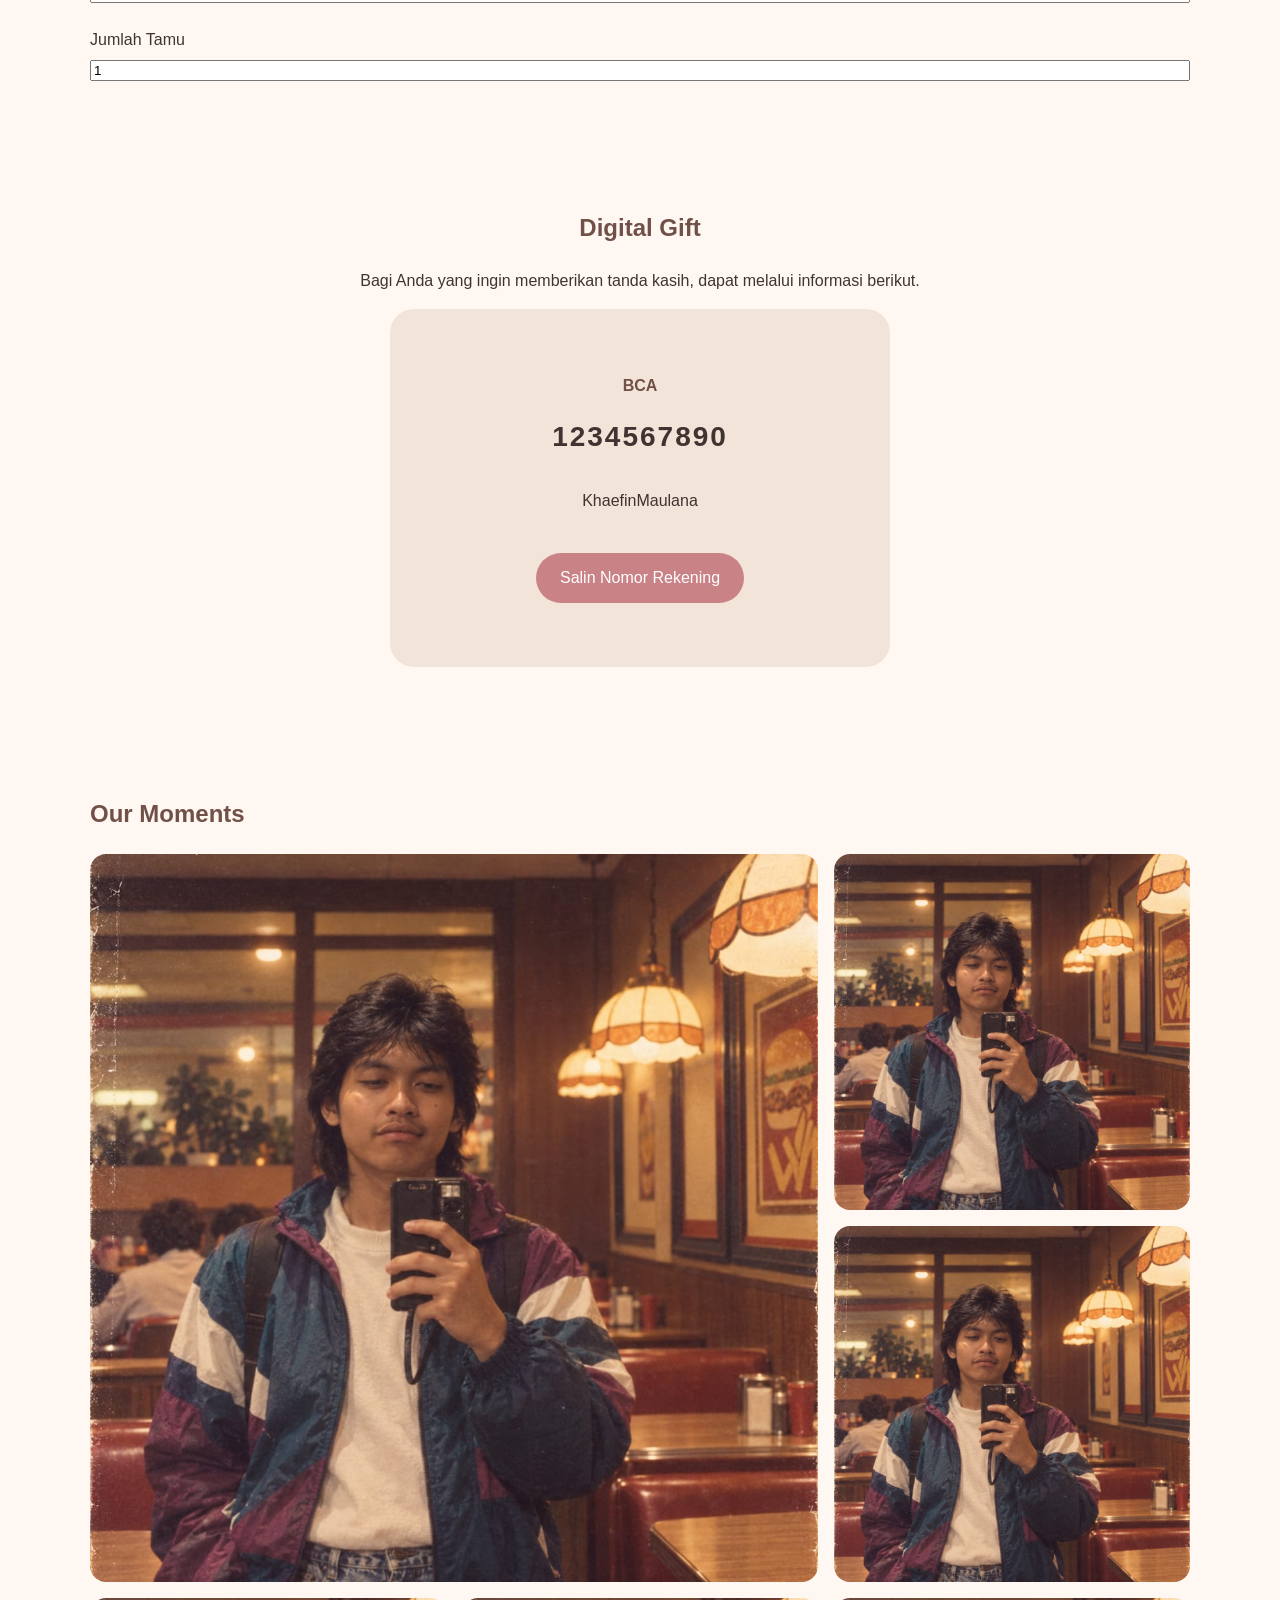
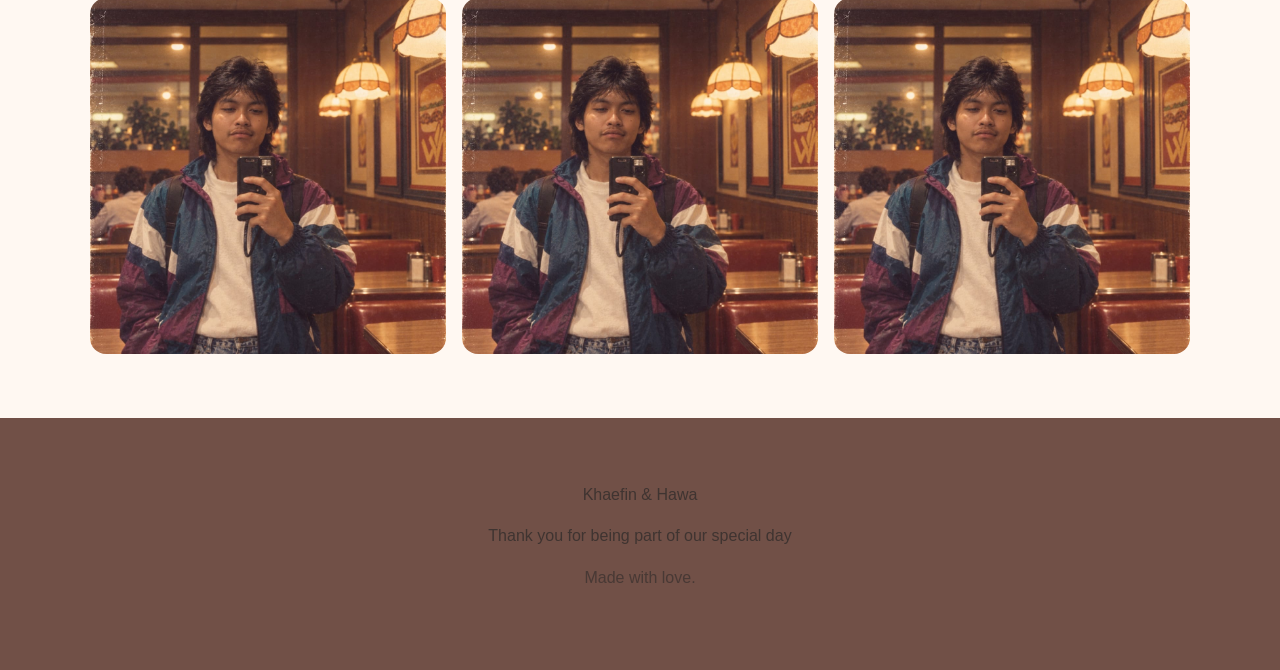
==== commit be8505d0: "Complete wedding invitation frontend V1" ====
--- a/frontend/index.html
+++ b/frontend/index.html
@@ -10,95 +10,253 @@
     
     <main>
          <!-- Opening -->
-         <section class="opening">
-            <p>The Wedding Of</p>
-            <h1>Khaefin & Hawa</h1>
-            <p>20 Desember 2026</p>
-            <button class="btn btn-btn-primary">Buka Undangan</button>
-         </section>
+         <section class="opening-section">
+            <div class="container">
+                <div class="opening">
+                    <p>The Wedding Of</p>
+                    <h1>Khaefin & Hawa</h1>
+                    <p> Desember 2026</p>
+                    <button class="btn btn-primary">Buka Undangan</but>
+                </div>
+            </div>
+         </section>
+
 
          <!-- Hero -->
-         <section class="hero">
-            <p>We Are getting Married</p>
-            <h2>Khaefin & Hawa</h2>
-            <p>
-                Dengan Penuh kebahagian
-                kami mengundang Anda untuk hadir
-                dalam hari istimewa kami.
-            </p>
-         </section>
+         <section class="hero-section">
+            <div class="countainer">
+                <div class="hero">
+                    <p>We Are getting Married</p>
+                    <h2>Khaefin & Hawa</h2>
+                    <p>
+                        Dengan Penuh kebahagian
+                        kami mengundang Anda untuk hadir
+                        dalam hari istimewa kami.   
+                    </p>
+
+                </div>
+            </div>
+        </section>
+    
 
          <!-- couple -->
-          <section class="couple">
-                <div class="bride">
-                    <h2>The Bride</h2>
-                    <h3>Hawa</h3>
-                    <p>
-                        Putri dari:
-                        <br>
-                        Bapak _______
-                        <br>
-                        Ibu _________
-                    </p>
-                </div>
-
-                <div class="groom">
-                    <h2>The Groom</h2>
-                    <h3>Khaefin</h3>
-                    <p>
-                        Putra dari:
-                        <br>
-                        Bapak________
-                        <br>
-                        Ibu _________
-                    </p>
-                </div>
+          <section class="couple-section">  <!-- kontenn utama-->
+            <div class="container">         <!-- agar element tidak terlalu berdempetan dengan layar-->
+                <div class="couple">        <!-- untuk melayout item container-->
+                    <article class="bride"> <!-- item countainer-->
+                        <h2>The Bride</h2>
+                        <h3>Hawa</h3>
+                        <p>
+                            Putri dari:
+                            <br>
+                            Bapak _______
+                            <br>
+                            Ibu _________
+                        </p>
+                    </article>
+
+                    <article class="groom">
+                        <h2>The Groom</h2>
+                        <h3>Khaefin</h3>
+                        <p>
+                            Putra dari:
+                            <br>
+                            Bapak________
+                            <br>
+                            Ibu _________
+                        </p>
+                    </article>  
+                </div>
+            </div>
           </section>
         
 
         <!-- Buka Undangan (Event)-->
-        <!-- Latihan 2 -->
-         <section class="event">
-            <h2>Rangkaian Event</h2>
-            <h3>Akad Nikah</h3>
-            <p>
-                20 Desember 2026
-                <br>
-                08.00 WIB
-                <br>
-                <br>
-                Gedung ABC, Jakarta
-            </p>
-
-            <h3>Resepsi</h3>
-            <p>
-                20 Desember 2026
-                <br>
-                13.00 WIB
-                <br>
-                <br>
-                Gedung ABC, Jakarta
-            </p>
-         </section>
+         <section class="event-section">
+            <div class="container">
+                <h2>Wedding Event</h2>
+
+                <div class="events">
+                    <article class="event-card">
+                        <h3>Akad Nikah</h3>
+                        <p>
+                            20 Desember 2026
+                            <br>
+                            08.00 WIB
+                            <br>
+                            <br>
+                            Gedung ABC, Jakarta
+                        </p>
+                        <a href="https://maps.app.goo.gl/wiKtHP1ckUZP8d5AA" 
+                            target="_blank"
+                            rel="noopener noreferrer"> Lihat Lokasi
+                        </a>
+                    </article>
+
+                    <article class="event-card">
+                        <h3>Resepsi</h3>
+                        <p>
+                            20 Desember 2026
+                            <br>
+                            13.00 WIB
+                            <br>
+                            <br>
+                            Gedung ABC, Jakarta
+                        </p>
+                        <a href="https://maps.app.goo.gl/wiKtHP1ckUZP8d5AA" 
+                            target="_blank"
+                            rel="noopener noreferrer"> Lihat Lokasi
+                        </a>
+
+                    </article>
+                </div>
+            </div>
+         </section>
+
+
+         <!-- Location -->
+        <section class="location-section">
+            <div class="container">
+                <h2>Lokasi Pernikahan</h2>
+                <div class="location-card">
+
+                    <h3>Gedung ABC</h3>
+                    <p>
+                        Mesjid Al-Hidayah, Jl. Raya Muchtar, No 13
+                        <br>
+                        Depok
+                    </p>
+                    <a class="btn btn-primary"
+                        href="https://maps.app.goo.gl/wiKtHP1ckUZP8d5AA"
+                        target="_blank"
+                        rel="noopener noreferrer"> Lihat Lokasi
+                    </a>
+
+                </div>
+            </div>
+        </section>
 
         <!-- Love Story -->
-         <section class="love-story">
-            <h2>Love Story</h2>
-
-            <h3>2019</h3>
-            <p> First Meet </p>
-
-            <h3>2022</h3>
-            <p>We Started our Journey </p>
-
-            <h3>2026</h3>
-            <p>The Wedding</p>
-    
-         </section>
+         <section class="love-story-section">
+            <div class="container">
+                <h2>Love Story</h2>
+
+                <div class="love-story">
+
+                    <article class="story-item">
+                        <h3>2019</h3>
+                        <p> First Meet </p>
+                    </article>
+
+                    <article class="story-item">
+                        <h3>2022</h3>
+                        <p>We Started our Journey </p>
+                    </article>
+
+                    <article class="story-item">
+                        <h3>2026</h3>
+                        <p>The Wedding</p>
+                    </article>
+
+                </div>
+
+            </div>
+         </section>
+
+         
+
+        <!-- RSVP -->
+         <section class="rsvp-section">
+            <div class="container">
+                <h2>Konfirmasi Kehadiran</h2>
+                <p>
+                    Mohon konfirmasi kehadiran Anda 
+                    Sebelum acara berlangsung
+                </p>
+                <!-- membuat form -->
+                <form class="rsvp-form">
+                    <!-- untuk nama -->
+                    <div class="form-grup">
+                        <label for="guest-name">
+                            Nama: 
+                        </label>
+
+                        <input 
+                            type="text"
+                            id="guest-name"
+                            placeholder="Masukkan nama Anda"
+                            required
+                        >    
+                    </div>
+
+                    <!-- konfirmasi (menggunkan pilihan)-->
+                    <div class="form-grup">
+                        <label for="attendance"> Konfirmasi Kehadiran</label>
+                        <select name="attendance" id="attendance" required>
+                            <option value="">
+                                Pilih Jawaban
+                            </option>
+                            <option value="hadir">
+                                Saya akan hadir
+                            </option>
+                            <option value="tidak-hadir">
+                                Saya tidak dapat hadir
+                            </option>
+                        </select>
+                    </div>
+
+                    <!--jumlah tamu -->
+                    <div class="form-grup">
+                        <label for="guest-count">
+                            Jumlah Tamu
+                        </label>
+                        <!-- input jumlah -->
+                        <input 
+                        type="number" 
+                        name="guestCount" 
+                        id="guest-count"
+                        min="1"
+                        max="5"
+                        value="1"
+                        required
+                        >
+                    </div>
+
+                </form>
+            </div>
+         </section>
+
+
+         <!-- GIFT -->
+         <!-- Digital Gift -->
+        <section class="gift-section">
+            <div class="container">
+                <h2>Digital Gift</h2>
+                <p>
+                    Bagi Anda yang ingin memberikan tanda kasih,
+                    dapat melalui informasi berikut.
+                </p>
+
+                <div class="gift-card">
+                    <p class="bank-name">BCA</p>
+                    <p class="account-number">1234567890</p>
+                    <p class="account-name">KhaefinMaulana</p>
+
+                    <button
+                        class="btn btn-primary"
+                        type="button"> Salin Nomor Rekening
+                    </button>
+                
+                </div>
+            </div>
+        </section>
+
+
          <!-- Galery -->
           <section class="gallery-section">
                 <div class="container">
                     <h2>Our Moments</h2>
+
                     <div class="gallery">
                         <img class="photo-big" src="assets/kefin_vintage.jpeg" alt="Foto kefin 1">
                         <img src="assets/kefin_vintage.jpeg" alt="Foto kefin 2">
@@ -107,12 +265,19 @@
                         <img src="assets/kefin_vintage.jpeg" alt="Foto kefin 5">
                         <img src="assets/kefin_vintage.jpeg" alt="Foto kefin 6">
                     </div>
+                    
                 </div>
             </section>
 
-        <!-- foto -->
-        <!-- Maps -->
-        <a href="https://maps.google.com" target="_blank">Lihat Lokasi</a>
+
+        <!-- FOOTER -->
+        <footer class="footer">
+            <div class="container">
+                <p>Khaefin & Hawa</p>
+                <p>Thank you for being part of our special day</p>
+                <p class="footer-credit">Made with love.</p>
+            </div>
+        </footer>
 
     </main>
 
--- a/frontend/style.css
+++ b/frontend/style.css
@@ -28,16 +28,50 @@
 
 
 /* ==================================================
+   SECTION
+================================================== */
+.hero-section {
+    padding: var(--space-xl) 0;
+}
+
+.couple-section {
+    padding: var(--space-xl) 0;
+}
+
+.event-section {
+    padding: var(--space-xl) 0;
+}
+
+.love-story-section {
+    padding: var(--space-xl) 0;
+}
+
+.gallery-section {
+    padding: var(--space-xl) 0;
+}
+.location-section{
+    padding: var(--space-xl) 0;
+    text-align: center;
+}
+.gift-section{
+    padding: var(--space-xl) 0;
+    text-align: center;
+}
+.rsvp-section{
+    padding: var(--space-xl) 0;
+    text-align: center;
+}
+
+
+/* ==================================================
    2. GLOBAL / RESET
 ================================================== */
 * {
     box-sizing: border-box;
 }
-
 html {
     scroll-behavior: smooth;
 }
-
 body {
     margin: 0;
     font-family: Arial, sans-serif;
@@ -105,7 +139,7 @@
 .opening {
     background-color: var(--color-bg);
     text-align: center;
-    padding: clamp(64px, 10vw, 120px) 20px;
+    padding: var(--space-xl) 0;
 }
 .opening h1 {
     font-size: clamp(40px, 8vw, 72px);
@@ -124,7 +158,7 @@
 .hero {
     background-color: var(--color-surface);
     text-align: center;
-    padding: var(--space-xl) 20px;
+    padding: var(--space-xl) 0;
     margin: 10px;
     border-radius: var(--radius-lg);
 }
@@ -142,18 +176,16 @@
 /* ==================================================
    8. COUPLE
 ================================================== */
+/* mobile first */
 .couple {
     display: flex;
     flex-direction: column;
-    align-items: center;
     gap: var(--space-lg);
-    width: min(calc(100% - 32px), 1000px);
-    margin-inline: auto;
 }
 .bride,
 .groom {
-    width: 100%;
-    padding: var(--space-xl) var(--space-sm);
+    flex: 1;
+    padding: var(--space-xl);
     border-radius: var(--radius-lg);
     text-align: center;
 }
@@ -172,27 +204,17 @@
 /* ==================================================
    9. EVENT
 ================================================== */
-.event {
-    background-color: var(--color-bg);
-    text-align: center;
-    padding: var(--space-lg) 20px;
-    margin: 10px;
-    border-radius: var(--radius-lg);
-}
-
-.event h2 {
-    font-size: clamp(28px, 5vw, 36px);
-    color: var(--color-primary);
-}
-
-.event h3 {
-    font-size: clamp(22px, 4vw, 25px);
-    color: var(--color-text);
-}
-
-.event p {
-    color: var(--color-text);
-    line-height: 1.6;
+.events {
+    display: flex;
+    flex-direction: column;
+    gap: var(--space-lg);
+    
+}
+.event-card{
+    padding: var(--space-lg);
+    background-color: var(--color-surface);
+    gap:var(--space-lg);
+    border-radius: var(--radius-lg);
 }
 
 
@@ -202,7 +224,7 @@
 .love-story {
     background-color: var(--color-surface);
     text-align: center;
-    padding: var(--space-lg) 20px;
+    padding: var(--space-lg) 0;
     margin: 10px;
     border-radius: var(--radius-lg);
 }
@@ -223,34 +245,88 @@
     color: var(--color-text);
 }
 
+
+/* ==================================================
+   LOCATION
+================================================== */
+.location-card{
+    max-width: 600px;
+    margin-inline:auto;
+    padding: var(--space-xl);
+    background-color: var(--color-surface);
+    border-radius: var(--radius-lg);
+}
+
+
+/* ==================================================
+   RSVP
+================================================== */
+.rsvp-form{
+    width: min(calc(100%-32px),600px);
+    margin-inline: auto;
+    display: flex;
+    flex-direction: column;
+    gap: var(--space-md);
+}
+.form-grup{
+    display: flex;
+    flex-direction: column;
+    gap: var(--space-xs);
+    text-align: left;
+}
+.form-grup input:focus,
+.form-grup select:focus {
+    width:100%;
+    padding: 14px 16px;
+    border: 1px solid #d8c7bf;
+    border-radius: var(--radius-md);
+    font-size: 16px;
+    font-family: 16px;
+    font-family: inherit;
+    background-color: var(--color-white);
+}
+
+
+/* ==================================================
+   GIFT
+================================================== */
+.gift-card{
+    max-width: 500px;
+    margin-inline: auto;
+    padding: var(--space-xl);
+    background-color: var(--color-surface);
+    border-radius: var(--radius-lg);
+}
+.bank-name{
+    font-weight: 700;
+    color:var(--color-heading)
+}
+.account-number{
+    font-size: 28px;
+    font-weight: 700;
+    letter-spacing: 2px;
+}
+.account-name{
+    margin-bottom: var(--space-lg);
+}
+
+
 /* ==================================================
    11. GALLERY
 ================================================== */
-.gallery-section {
+.gallery {
     background-color: var(--color-bg);
-    text-align: center;
-    padding: var(--space-xl) 0;
-}
-
-.gallery-section h2 {
-    margin-bottom: var(--space-lg);
-    font-size: clamp(28px, 5vw, 36px);
-    color: var(--color-heading);
-}
-
-.gallery {
-    display: grid;
+    text-align: center;    display: grid;
     grid-template-columns: 1fr;
     gap: var(--space-sm);
-}
-
+
+}
 .gallery img {
     width: 100%;
     aspect-ratio: 1 / 1;
     object-fit: cover;
     border-radius: var(--radius-md);
 }
-
 .photo-big {
     grid-column: span 1;
     grid-row: span 1;
@@ -258,7 +334,7 @@
 
 
 /* ==================================================
-   12. RESPONSIVE
+   RESPONSIVE
 ================================================== */
 /* untuk tablet */
 @media (min-width: 480px) {
@@ -266,6 +342,11 @@
     .gallery {
         grid-template-columns: repeat(2, 1fr);
     }
+    .photo-big {
+        grid-column: span 2;
+        grid-row: span 2;
+    }
+
 
 }
 
@@ -292,4 +373,31 @@
         grid-row: span 2;
     }
 
+}
+
+@media (min-width:768px){
+    .events{
+        flex-direction: row;
+    }
+    .event-card{
+        flex:1;
+    }
+}
+
+
+/* ==================================================
+   FOOTER
+================================================== */
+.footer{
+    padding: var(--space-xl) 0;
+    background-color: var(--color-heading);
+    color: var(--color-white);
+    text-align: center;
+}
+.footer p{
+    margin-bottom: var(--space-sm);
+}
+.footer-credit{
+    opacity: 0.8;
+    font-family: 14px;
 }
